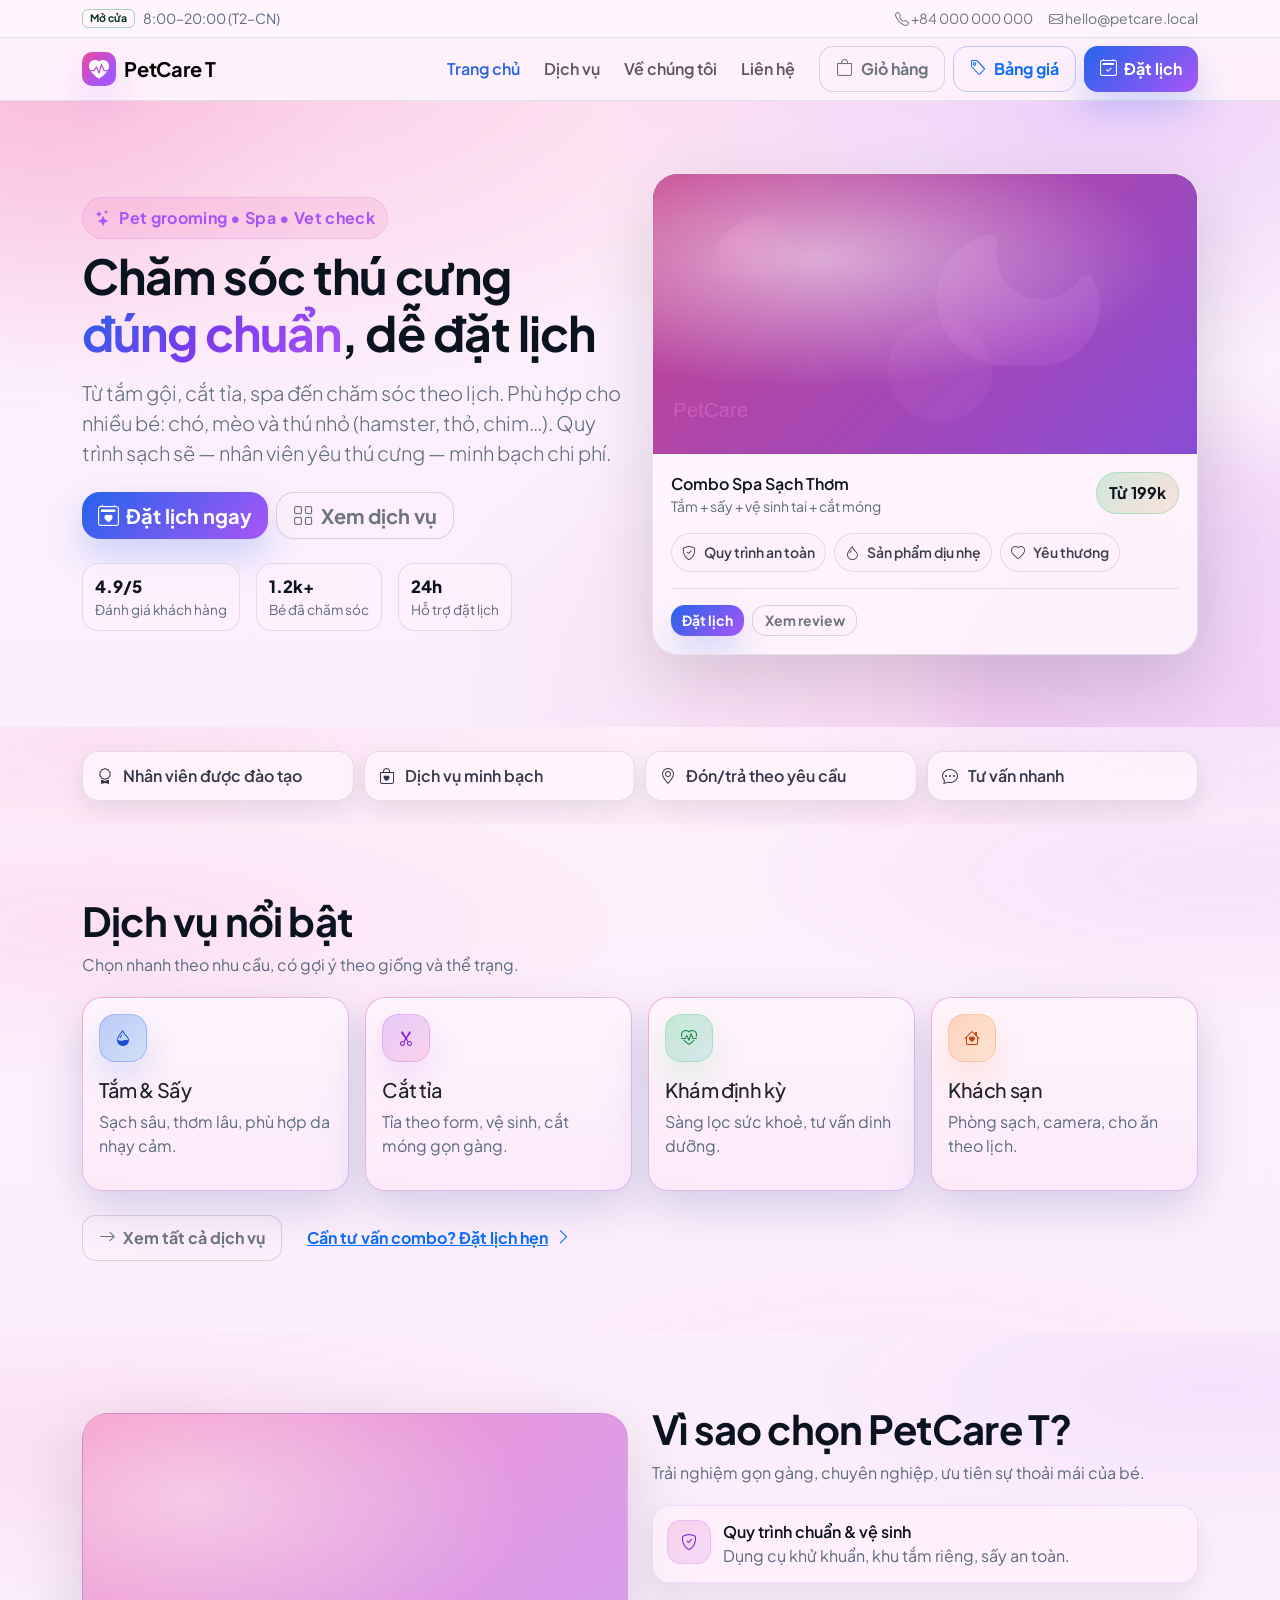
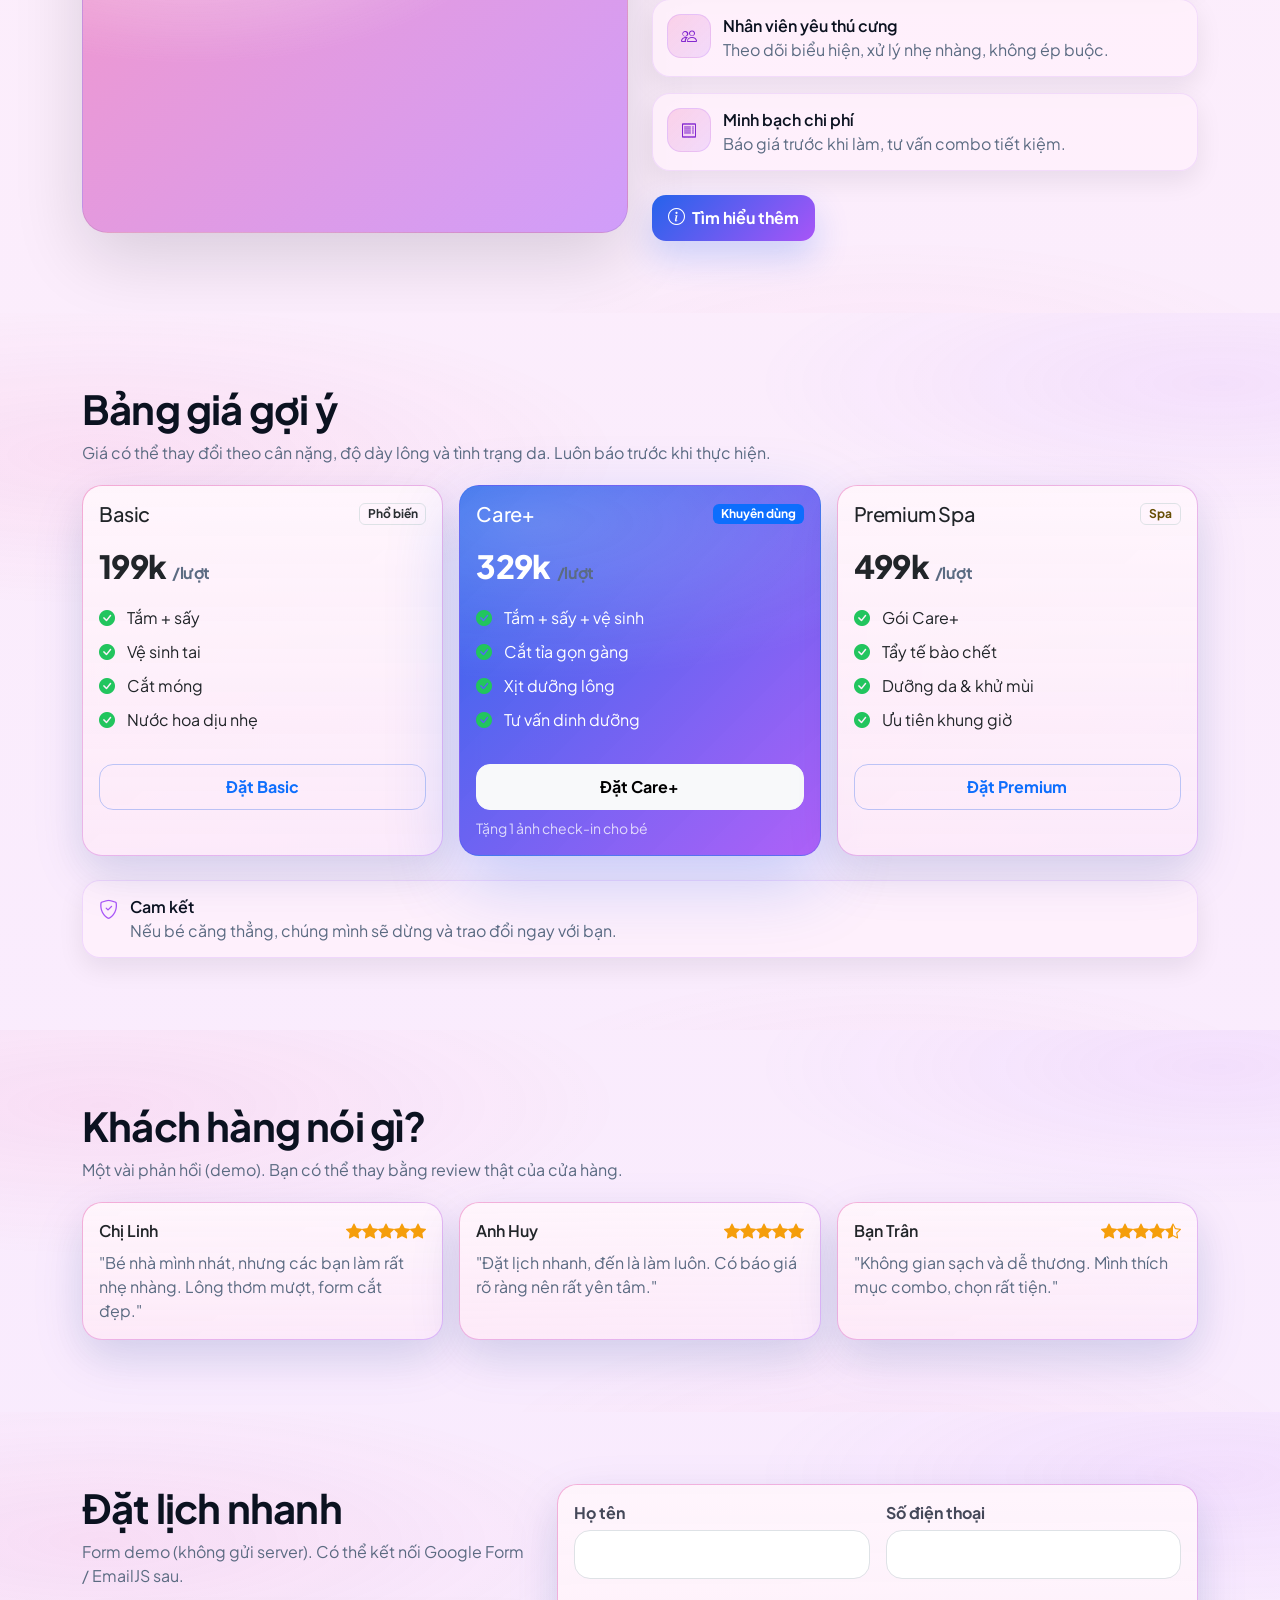
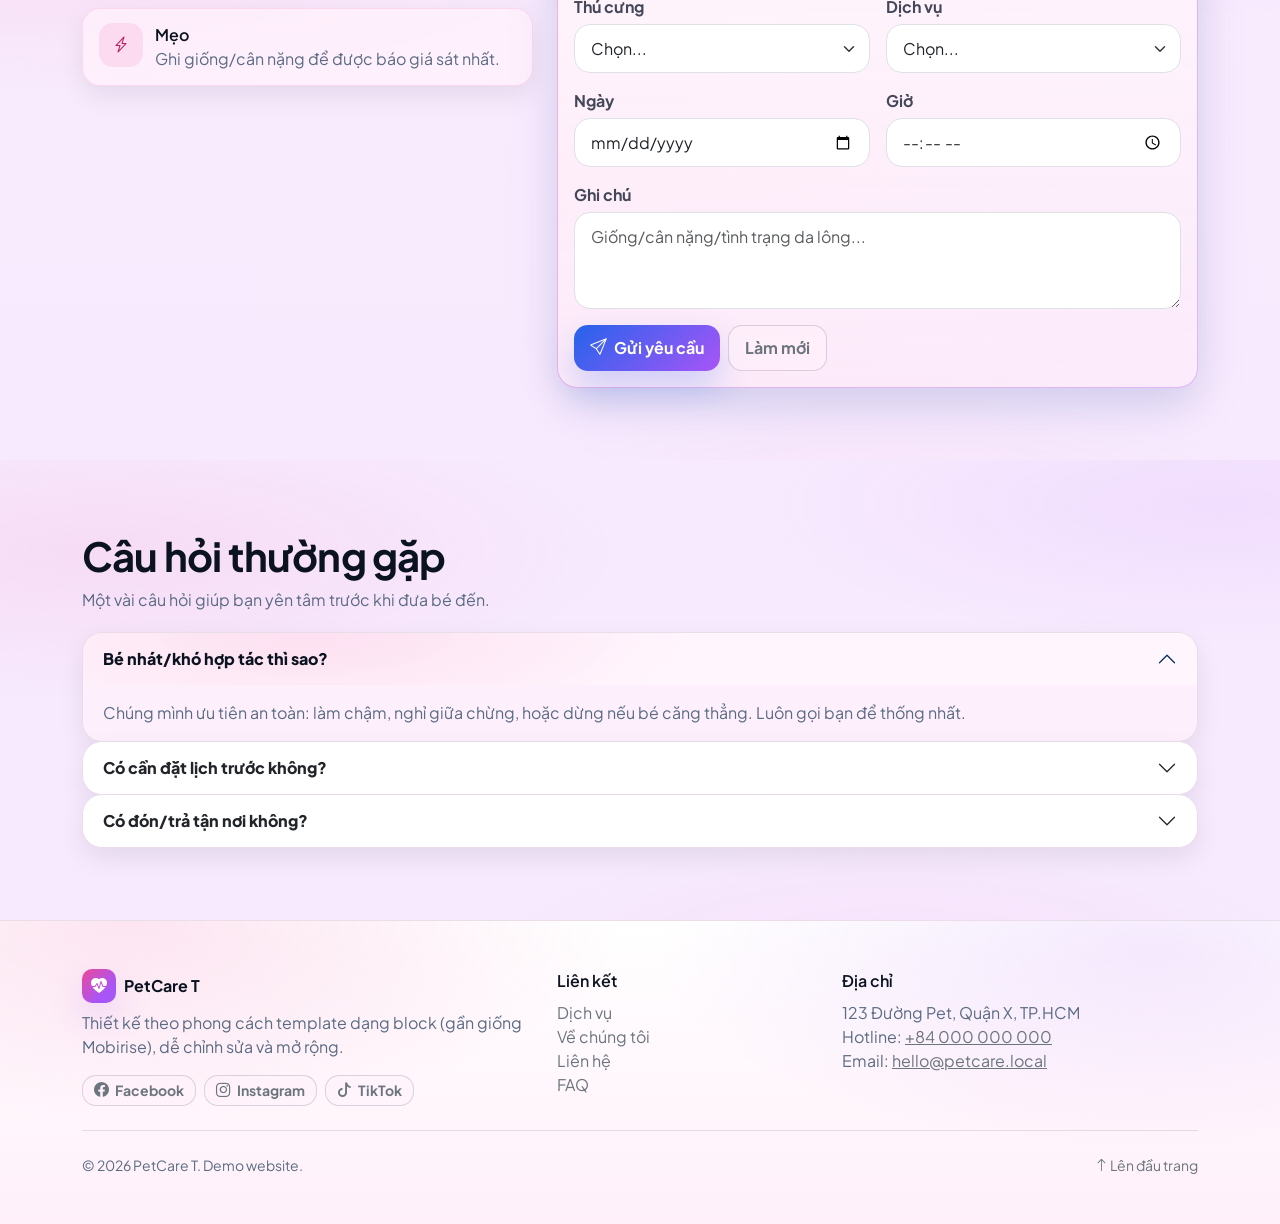
==== index.html @ 49f7b3ed "Add Lab2 site" ====
<!doctype html>
<html lang="vi">
<head>
  <meta charset="utf-8" />
  <meta name="viewport" content="width=device-width, initial-scale=1" />
  <title>PetCare T — Chăm sóc thú cưng tận tâm</title>
  <meta name="description" content="PetCare T cung cấp dịch vụ chăm sóc thú cưng: tắm - cắt tỉa - spa - khám định kỳ - khách sạn, phù hợp cho nhiều loài (chó, mèo, thú nhỏ như hamster...)." />

  <!-- Bootstrap CSS -->
  <link href="https://cdn.jsdelivr.net/npm/bootstrap@5.3.3/dist/css/bootstrap.min.css" rel="stylesheet" integrity="sha384-QWTKZyjpPEjISv5WaRU9OFeRpok6YctnYmDr5pNlyT2bRjXh0JMhjY6hW+ALEwIH" crossorigin="anonymous">
  <!-- Bootstrap Icons -->
  <link rel="stylesheet" href="https://cdn.jsdelivr.net/npm/bootstrap-icons@1.11.3/font/bootstrap-icons.min.css">

  <link rel="preconnect" href="https://fonts.googleapis.com">
  <link rel="preconnect" href="https://fonts.gstatic.com" crossorigin>
  <link href="https://fonts.googleapis.com/css2?family=Plus+Jakarta+Sans:wght@400;500;600;700&display=swap" rel="stylesheet">

  <link rel="stylesheet" href="assets/css/styles.css" />
</head>
<body id="top">
  <!-- Top notice -->
  <div class="topbar py-2 border-bottom">
    <div class="container d-flex flex-wrap gap-2 align-items-center justify-content-between">
      <div class="d-flex align-items-center gap-2 small">
        <span class="badge text-bg-success-subtle text-success-emphasis border border-success-subtle">Mở cửa</span>
        <span class="text-secondary">8:00–20:00 (T2–CN)</span>
      </div>
      <div class="d-flex align-items-center gap-3 small">
        <a class="link-secondary text-decoration-none" href="tel:+84000000000"><i class="bi bi-telephone"></i> +84 000 000 000</a>
        <a class="link-secondary text-decoration-none" href="mailto:hello@petcare.local"><i class="bi bi-envelope"></i> hello@petcare.local</a>
      </div>
    </div>
  </div>

  <!-- Navbar -->
  <nav class="navbar navbar-expand-lg bg-body sticky-top border-bottom">
    <div class="container">
      <a class="navbar-brand d-flex align-items-center gap-2" href="index.html">
        <span class="brand-mark" aria-hidden="true">
          <i class="bi bi-heart-pulse-fill"></i>
        </span>
        <span class="fw-bold">PetCare T</span>
      </a>

      <button class="navbar-toggler" type="button" data-bs-toggle="collapse" data-bs-target="#nav" aria-controls="nav" aria-expanded="false" aria-label="Mở menu">
        <span class="navbar-toggler-icon"></span>
      </button>

      <div class="collapse navbar-collapse" id="nav">
        <ul class="navbar-nav ms-auto align-items-lg-center gap-lg-2">
          <li class="nav-item"><a class="nav-link active" href="index.html">Trang chủ</a></li>
          <li class="nav-item"><a class="nav-link" href="services.html">Dịch vụ</a></li>
          <li class="nav-item"><a class="nav-link" href="about.html">Về chúng tôi</a></li>
          <li class="nav-item"><a class="nav-link" href="contact.html">Liên hệ</a></li>
        </ul>
        <div class="d-flex gap-2 ms-lg-3 mt-3 mt-lg-0">
          <a class="btn btn-outline-secondary" href="cart.html"><i class="bi bi-bag"></i> Giỏ hàng <span class="cart-badge d-none" data-cart-count>0</span></a>
          <a class="btn btn-outline-primary" href="#pricing"><i class="bi bi-tag"></i> Bảng giá</a>
          <a class="btn btn-primary" href="#booking"><i class="bi bi-calendar2-check"></i> Đặt lịch</a>
        </div>
      </div>
    </div>
  </nav>

  <!-- Hero (Mobirise-like block) -->
  <header class="block hero">
    <div class="container">
      <div class="row align-items-center g-4">
        <div class="col-lg-6">
          <p class="eyebrow mb-2"><i class="bi bi-stars"></i> Pet grooming • Spa • Vet check</p>
          <h1 class="display-5 fw-bold">Chăm sóc thú cưng <span class="text-gradient">đúng chuẩn</span>, dễ đặt lịch</h1>
          <p class="lead text-secondary mt-3">Từ tắm gội, cắt tỉa, spa đến chăm sóc theo lịch. Phù hợp cho nhiều bé: chó, mèo và thú nhỏ (hamster, thỏ, chim…). Quy trình sạch sẽ — nhân viên yêu thú cưng — minh bạch chi phí.</p>

          <div class="d-flex flex-wrap gap-2 mt-4">
            <a class="btn btn-primary btn-lg" href="#booking"><i class="bi bi-calendar2-heart"></i> Đặt lịch ngay</a>
            <a class="btn btn-outline-secondary btn-lg" href="services.html"><i class="bi bi-grid"></i> Xem dịch vụ</a>
          </div>

          <div class="d-flex flex-wrap gap-3 mt-4">
            <div class="stat">
              <div class="stat-value">4.9/5</div>
              <div class="stat-label">Đánh giá khách hàng</div>
            </div>
            <div class="stat">
              <div class="stat-value">1.2k+</div>
              <div class="stat-label">Bé đã chăm sóc</div>
            </div>
            <div class="stat">
              <div class="stat-value">24h</div>
              <div class="stat-label">Hỗ trợ đặt lịch</div>
            </div>
          </div>
        </div>

        <div class="col-lg-6">
          <div class="hero-card">
            <div class="hero-media" role="img" aria-label="Ảnh minh hoạ thú cưng đang được chăm sóc"></div>
            <div class="hero-card-body">
              <div class="d-flex align-items-start justify-content-between gap-3">
                <div>
                  <div class="fw-semibold">Combo Spa Sạch Thơm</div>
                  <div class="text-secondary small">Tắm + sấy + vệ sinh tai + cắt móng</div>
                </div>
                <div class="price-pill">Từ 199k</div>
              </div>
              <div class="d-flex flex-wrap gap-2 mt-3">
                <span class="chip"><i class="bi bi-shield-check"></i> Quy trình an toàn</span>
                <span class="chip"><i class="bi bi-droplet"></i> Sản phẩm dịu nhẹ</span>
                <span class="chip"><i class="bi bi-heart"></i> Yêu thương</span>
              </div>
              <hr class="my-3" />
              <div class="d-flex gap-2">
                <a class="btn btn-sm btn-primary" href="#booking">Đặt lịch</a>
                <a class="btn btn-sm btn-outline-secondary" href="#testimonials">Xem review</a>
              </div>
            </div>
          </div>
        </div>
      </div>
    </div>
  </header>

  <!-- Trust -->
  <section class="block py-4">
    <div class="container">
      <div class="trustbar">
        <div class="trust-item"><i class="bi bi-award"></i> Nhân viên được đào tạo</div>
        <div class="trust-item"><i class="bi bi-bag-heart"></i> Dịch vụ minh bạch</div>
        <div class="trust-item"><i class="bi bi-geo-alt"></i> Đón/trả theo yêu cầu</div>
        <div class="trust-item"><i class="bi bi-chat-dots"></i> Tư vấn nhanh</div>
      </div>
    </div>
  </section>

  <!-- Services -->
  <section class="block" id="services">
    <div class="container">
      <div class="section-head">
        <h2 class="h1 fw-bold">Dịch vụ nổi bật</h2>
        <p class="text-secondary">Chọn nhanh theo nhu cầu, có gợi ý theo giống và thể trạng.</p>
      </div>

      <div class="row g-3">
        <div class="col-md-6 col-lg-3">
          <div class="card card-soft h-100">
            <div class="card-body">
              <div class="icon-bubble bubble-blue"><i class="bi bi-droplet-half"></i></div>
              <h3 class="h5 mt-3">Tắm & Sấy</h3>
              <p class="text-secondary">Sạch sâu, thơm lâu, phù hợp da nhạy cảm.</p>
              <a class="stretched-link" href="services.html#bath"> </a>
            </div>
          </div>
        </div>
        <div class="col-md-6 col-lg-3">
          <div class="card card-soft h-100">
            <div class="card-body">
              <div class="icon-bubble bubble-purple"><i class="bi bi-scissors"></i></div>
              <h3 class="h5 mt-3">Cắt tỉa</h3>
              <p class="text-secondary">Tỉa theo form, vệ sinh, cắt móng gọn gàng.</p>
              <a class="stretched-link" href="services.html#trim"> </a>
            </div>
          </div>
        </div>
        <div class="col-md-6 col-lg-3">
          <div class="card card-soft h-100">
            <div class="card-body">
              <div class="icon-bubble bubble-green"><i class="bi bi-heart-pulse"></i></div>
              <h3 class="h5 mt-3">Khám định kỳ</h3>
              <p class="text-secondary">Sàng lọc sức khoẻ, tư vấn dinh dưỡng.</p>
              <a class="stretched-link" href="services.html#vet"> </a>
            </div>
          </div>
        </div>
        <div class="col-md-6 col-lg-3">
          <div class="card card-soft h-100">
            <div class="card-body">
              <div class="icon-bubble bubble-orange"><i class="bi bi-house-heart"></i></div>
              <h3 class="h5 mt-3">Khách sạn</h3>
              <p class="text-secondary">Phòng sạch, camera, cho ăn theo lịch.</p>
              <a class="stretched-link" href="services.html#hotel"> </a>
            </div>
          </div>
        </div>
      </div>

      <div class="mt-4 d-flex flex-wrap gap-2">
        <a class="btn btn-outline-secondary" href="services.html"><i class="bi bi-arrow-right"></i> Xem tất cả dịch vụ</a>
        <a class="btn btn-link" href="#booking">Cần tư vấn combo? Đặt lịch hẹn <i class="bi bi-chevron-right"></i></a>
      </div>
    </div>
  </section>

  <!-- Why -->
  <section class="block" id="why">
    <div class="container">
      <div class="row g-4 align-items-center">
        <div class="col-lg-6">
          <div class="media-panel" role="img" aria-label="Không gian chăm sóc thú cưng"></div>
        </div>
        <div class="col-lg-6">
          <div class="section-head">
            <h2 class="h1 fw-bold">Vì sao chọn PetCare T?</h2>
            <p class="text-secondary">Trải nghiệm gọn gàng, chuyên nghiệp, ưu tiên sự thoải mái của bé.</p>
          </div>

          <div class="d-grid gap-3">
            <div class="feature">
              <div class="feature-icon"><i class="bi bi-shield-check"></i></div>
              <div>
                <div class="fw-semibold">Quy trình chuẩn & vệ sinh</div>
                <div class="text-secondary">Dụng cụ khử khuẩn, khu tắm riêng, sấy an toàn.</div>
              </div>
            </div>
            <div class="feature">
              <div class="feature-icon"><i class="bi bi-people"></i></div>
              <div>
                <div class="fw-semibold">Nhân viên yêu thú cưng</div>
                <div class="text-secondary">Theo dõi biểu hiện, xử lý nhẹ nhàng, không ép buộc.</div>
              </div>
            </div>
            <div class="feature">
              <div class="feature-icon"><i class="bi bi-receipt"></i></div>
              <div>
                <div class="fw-semibold">Minh bạch chi phí</div>
                <div class="text-secondary">Báo giá trước khi làm, tư vấn combo tiết kiệm.</div>
              </div>
            </div>
          </div>

          <div class="mt-4">
            <a class="btn btn-primary" href="about.html"><i class="bi bi-info-circle"></i> Tìm hiểu thêm</a>
          </div>
        </div>
      </div>
    </div>
  </section>

  <!-- Pricing -->
  <section class="block" id="pricing">
    <div class="container">
      <div class="section-head">
        <h2 class="h1 fw-bold">Bảng giá gợi ý</h2>
        <p class="text-secondary">Giá có thể thay đổi theo cân nặng, độ dày lông và tình trạng da. Luôn báo trước khi thực hiện.</p>
      </div>

      <div class="row g-3">
        <div class="col-lg-4">
          <div class="card card-soft h-100">
            <div class="card-body">
              <div class="d-flex align-items-center justify-content-between">
                <h3 class="h5 mb-0">Basic</h3>
                <span class="badge text-bg-secondary-subtle text-secondary-emphasis border">Phổ biến</span>
              </div>
              <div class="price mt-3">199k<span class="price-unit">/lượt</span></div>
              <ul class="list-check mt-3">
                <li>Tắm + sấy</li>
                <li>Vệ sinh tai</li>
                <li>Cắt móng</li>
                <li>Nước hoa dịu nhẹ</li>
              </ul>
              <a class="btn btn-outline-primary w-100 mt-3" href="#booking">Đặt Basic</a>
            </div>
          </div>
        </div>
        <div class="col-lg-4">
          <div class="card card-emphasis h-100">
            <div class="card-body">
              <div class="d-flex align-items-center justify-content-between">
                <h3 class="h5 mb-0">Care+</h3>
                <span class="badge text-bg-primary">Khuyên dùng</span>
              </div>
              <div class="price mt-3">329k<span class="price-unit">/lượt</span></div>
              <ul class="list-check mt-3">
                <li>Tắm + sấy + vệ sinh</li>
                <li>Cắt tỉa gọn gàng</li>
                <li>Xịt dưỡng lông</li>
                <li>Tư vấn dinh dưỡng</li>
              </ul>
              <a class="btn btn-light w-100 mt-3" href="#booking">Đặt Care+</a>
              <p class="small opacity-75 mt-2 mb-0">Tặng 1 ảnh check-in cho bé</p>
            </div>
          </div>
        </div>
        <div class="col-lg-4">
          <div class="card card-soft h-100">
            <div class="card-body">
              <div class="d-flex align-items-center justify-content-between">
                <h3 class="h5 mb-0">Premium Spa</h3>
                <span class="badge text-bg-warning-subtle text-warning-emphasis border">Spa</span>
              </div>
              <div class="price mt-3">499k<span class="price-unit">/lượt</span></div>
              <ul class="list-check mt-3">
                <li>Gói Care+</li>
                <li>Tẩy tế bào chết</li>
                <li>Dưỡng da & khử mùi</li>
                <li>Ưu tiên khung giờ</li>
              </ul>
              <a class="btn btn-outline-primary w-100 mt-3" href="#booking">Đặt Premium</a>
            </div>
          </div>
        </div>
      </div>

      <div class="note mt-4">
        <i class="bi bi-shield-check"></i>
        <div>
          <div class="fw-semibold">Cam kết</div>
          <div class="text-secondary">Nếu bé căng thẳng, chúng mình sẽ dừng và trao đổi ngay với bạn.</div>
        </div>
      </div>
    </div>
  </section>

  <!-- Testimonials -->
  <section class="block" id="testimonials">
    <div class="container">
      <div class="section-head">
        <h2 class="h1 fw-bold">Khách hàng nói gì?</h2>
        <p class="text-secondary">Một vài phản hồi (demo). Bạn có thể thay bằng review thật của cửa hàng.</p>
      </div>

      <div class="row g-3">
        <div class="col-md-6 col-lg-4">
          <div class="card card-soft h-100">
            <div class="card-body">
              <div class="d-flex align-items-center justify-content-between">
                <div class="fw-semibold">Chị Linh</div>
                <div class="rating" aria-label="5 sao">
                  <i class="bi bi-star-fill"></i><i class="bi bi-star-fill"></i><i class="bi bi-star-fill"></i><i class="bi bi-star-fill"></i><i class="bi bi-star-fill"></i>
                </div>
              </div>
              <p class="text-secondary mt-2 mb-0">"Bé nhà mình nhát, nhưng các bạn làm rất nhẹ nhàng. Lông thơm mượt, form cắt đẹp."</p>
            </div>
          </div>
        </div>
        <div class="col-md-6 col-lg-4">
          <div class="card card-soft h-100">
            <div class="card-body">
              <div class="d-flex align-items-center justify-content-between">
                <div class="fw-semibold">Anh Huy</div>
                <div class="rating" aria-label="5 sao">
                  <i class="bi bi-star-fill"></i><i class="bi bi-star-fill"></i><i class="bi bi-star-fill"></i><i class="bi bi-star-fill"></i><i class="bi bi-star-fill"></i>
                </div>
              </div>
              <p class="text-secondary mt-2 mb-0">"Đặt lịch nhanh, đến là làm luôn. Có báo giá rõ ràng nên rất yên tâm."</p>
            </div>
          </div>
        </div>
        <div class="col-md-6 col-lg-4">
          <div class="card card-soft h-100">
            <div class="card-body">
              <div class="d-flex align-items-center justify-content-between">
                <div class="fw-semibold">Bạn Trân</div>
                <div class="rating" aria-label="4.5 sao">
                  <i class="bi bi-star-fill"></i><i class="bi bi-star-fill"></i><i class="bi bi-star-fill"></i><i class="bi bi-star-fill"></i><i class="bi bi-star-half"></i>
                </div>
              </div>
              <p class="text-secondary mt-2 mb-0">"Không gian sạch và dễ thương. Mình thích mục combo, chọn rất tiện."</p>
            </div>
          </div>
        </div>
      </div>
    </div>
  </section>

  <!-- Booking -->
  <section class="block" id="booking">
    <div class="container">
      <div class="row g-4 align-items-start">
        <div class="col-lg-5">
          <div class="section-head">
            <h2 class="h1 fw-bold">Đặt lịch nhanh</h2>
            <p class="text-secondary">Form demo (không gửi server). Có thể kết nối Google Form / EmailJS sau.</p>
          </div>

          <div class="callout">
            <div class="callout-icon"><i class="bi bi-lightning-charge"></i></div>
            <div>
              <div class="fw-semibold">Mẹo</div>
              <div class="text-secondary">Ghi giống/cân nặng để được báo giá sát nhất.</div>
            </div>
          </div>
        </div>

        <div class="col-lg-7">
          <div class="card card-soft">
            <div class="card-body">
              <form class="needs-validation" novalidate id="bookingForm">
                <div class="row g-3">
                  <div class="col-md-6">
                    <label class="form-label" for="fullName">Họ tên</label>
                    <input class="form-control" id="fullName" name="fullName" autocomplete="name" required />
                    <div class="invalid-feedback">Vui lòng nhập họ tên.</div>
                  </div>
                  <div class="col-md-6">
                    <label class="form-label" for="phone">Số điện thoại</label>
                    <input class="form-control" id="phone" name="phone" inputmode="tel" autocomplete="tel" required />
                    <div class="invalid-feedback">Vui lòng nhập số điện thoại.</div>
                  </div>
                  <div class="col-md-6">
                    <label class="form-label" for="petType">Thú cưng</label>
                    <select class="form-select" id="petType" name="petType" required>
                      <option value="" selected disabled>Chọn...</option>
                      <option>Chó</option>
                      <option>Mèo</option>
                      <option>Hamster</option>
                      <option>Thỏ</option>
                      <option>Chim</option>
                      <option>Cá</option>
                      <option>Rái cá (thú cưng đặc biệt)</option>
                      <option>Khác</option>
                      <option>Khác</option>
                    </select>
                    <div class="invalid-feedback">Vui lòng chọn loại thú cưng.</div>
                  </div>
                  <div class="col-md-6">
                    <label class="form-label" for="service">Dịch vụ</label>
                    <select class="form-select" id="service" name="service" required>
                      <option value="" selected disabled>Chọn...</option>
                      <option>Basic</option>
                      <option>Care+</option>
                      <option>Premium Spa</option>
                      <option>Khách sạn</option>
                    </select>
                    <div class="invalid-feedback">Vui lòng chọn dịch vụ.</div>
                  </div>
                  <div class="col-md-6">
                    <label class="form-label" for="date">Ngày</label>
                    <input type="date" class="form-control" id="date" name="date" required />
                    <div class="invalid-feedback">Vui lòng chọn ngày.</div>
                  </div>
                  <div class="col-md-6">
                    <label class="form-label" for="time">Giờ</label>
                    <input type="time" class="form-control" id="time" name="time" required />
                    <div class="invalid-feedback">Vui lòng chọn giờ.</div>
                  </div>
                  <div class="col-12">
                    <label class="form-label" for="note">Ghi chú</label>
                    <textarea class="form-control" id="note" name="note" rows="3" placeholder="Giống/cân nặng/tình trạng da lông..."></textarea>
                  </div>
                </div>

                <div class="d-flex flex-wrap gap-2 mt-3">
                  <button class="btn btn-primary" type="submit"><i class="bi bi-send"></i> Gửi yêu cầu</button>
                  <button class="btn btn-outline-secondary" type="reset">Làm mới</button>
                </div>

                <div class="alert alert-success mt-3 d-none" role="status" id="bookingSuccess">
                  Đã nhận yêu cầu (demo). Bạn có thể thay bằng gửi về server/Google Form.
                </div>
              </form>
            </div>
          </div>
        </div>

      </div>
    </div>
  </section>

  <!-- FAQ -->
  <section class="block" id="faq">
    <div class="container">
      <div class="section-head">
        <h2 class="h1 fw-bold">Câu hỏi thường gặp</h2>
        <p class="text-secondary">Một vài câu hỏi giúp bạn yên tâm trước khi đưa bé đến.</p>
      </div>

      <div class="accordion" id="faqAcc">
        <div class="accordion-item">
          <h3 class="accordion-header">
            <button class="accordion-button" type="button" data-bs-toggle="collapse" data-bs-target="#q1" aria-expanded="true" aria-controls="q1">Bé nhát/khó hợp tác thì sao?</button>
          </h3>
          <div id="q1" class="accordion-collapse collapse show" data-bs-parent="#faqAcc">
            <div class="accordion-body text-secondary">Chúng mình ưu tiên an toàn: làm chậm, nghỉ giữa chừng, hoặc dừng nếu bé căng thẳng. Luôn gọi bạn để thống nhất.</div>
          </div>
        </div>
        <div class="accordion-item">
          <h3 class="accordion-header">
            <button class="accordion-button collapsed" type="button" data-bs-toggle="collapse" data-bs-target="#q2" aria-expanded="false" aria-controls="q2">Có cần đặt lịch trước không?</button>
          </h3>
          <div id="q2" class="accordion-collapse collapse" data-bs-parent="#faqAcc">
            <div class="accordion-body text-secondary">Nên đặt lịch để được ưu tiên khung giờ. Bạn có thể gọi trực tiếp hoặc dùng form đặt lịch.</div>
          </div>
        </div>
        <div class="accordion-item">
          <h3 class="accordion-header">
            <button class="accordion-button collapsed" type="button" data-bs-toggle="collapse" data-bs-target="#q3" aria-expanded="false" aria-controls="q3">Có đón/trả tận nơi không?</button>
          </h3>
          <div id="q3" class="accordion-collapse collapse" data-bs-parent="#faqAcc">
            <div class="accordion-body text-secondary">Có (tuỳ khu vực). Phí sẽ được báo trước theo khoảng cách.</div>
          </div>
        </div>
      </div>
    </div>
  </section>

  <!-- Footer -->
  <footer class="footer">
    <div class="container">
      <div class="row g-4">
        <div class="col-lg-5">
          <div class="d-flex align-items-center gap-2">
            <span class="brand-mark" aria-hidden="true"><i class="bi bi-heart-pulse-fill"></i></span>
            <span class="fw-bold">PetCare T</span>
          </div>
          <p class="text-secondary mt-2 mb-3">Thiết kế theo phong cách template dạng block (gần giống Mobirise), dễ chỉnh sửa và mở rộng.</p>
          <div class="d-flex flex-wrap gap-2">
            <a class="btn btn-sm btn-outline-secondary" href="https://facebook.com" target="_blank" rel="noreferrer"><i class="bi bi-facebook"></i> Facebook</a>
            <a class="btn btn-sm btn-outline-secondary" href="https://instagram.com" target="_blank" rel="noreferrer"><i class="bi bi-instagram"></i> Instagram</a>
            <a class="btn btn-sm btn-outline-secondary" href="https://tiktok.com" target="_blank" rel="noreferrer"><i class="bi bi-tiktok"></i> TikTok</a>
          </div>
        </div>

        <div class="col-6 col-lg-3">
          <div class="fw-semibold">Liên kết</div>
          <ul class="list-unstyled mt-2 mb-0">
            <li><a class="link-secondary text-decoration-none" href="services.html">Dịch vụ</a></li>
            <li><a class="link-secondary text-decoration-none" href="about.html">Về chúng tôi</a></li>
            <li><a class="link-secondary text-decoration-none" href="contact.html">Liên hệ</a></li>
            <li><a class="link-secondary text-decoration-none" href="#faq">FAQ</a></li>
          </ul>
        </div>

        <div class="col-6 col-lg-4">
          <div class="fw-semibold">Địa chỉ</div>
          <div class="text-secondary mt-2">123 Đường Pet, Quận X, TP.HCM</div>
          <div class="text-secondary">Hotline: <a class="link-secondary" href="tel:+84000000000">+84 000 000 000</a></div>
          <div class="text-secondary">Email: <a class="link-secondary" href="mailto:hello@petcare.local">hello@petcare.local</a></div>
        </div>
      </div>

      <hr class="my-4" />
      <div class="d-flex flex-wrap gap-2 justify-content-between align-items-center">
        <div class="small text-secondary">© <span id="year"></span> PetCare T. Demo website.</div>
        <a class="small link-secondary text-decoration-none" href="#top" id="backToTop"><i class="bi bi-arrow-up"></i> Lên đầu trang</a>
      </div>
    </div>
  </footer>

  <!-- Bootstrap JS -->
  <script src="https://cdn.jsdelivr.net/npm/bootstrap@5.3.3/dist/js/bootstrap.bundle.min.js" integrity="sha384-YvpcrYf0tY3lHB60NNkmXc5s9fDVZLESaAA55NDzOxhy9GkcIdslK1eN7N6jIeHz" crossorigin="anonymous"></script>
  <script src="assets/js/data.js"></script>
  <script src="assets/js/shop.js"></script>
  <script src="assets/js/main.js"></script>
</body>
</html>
---- assets/css/styles.css ----
/*
  PetCare T UI Theme
  Goal: more vibrant + modern while staying Bootstrap-friendly.
*/

:root{
  --pc-font: "Plus Jakarta Sans", system-ui, -apple-system, Segoe UI, Roboto, Arial, sans-serif;
  /* Use a single, stable font stack (avoid heading font loading issues) */
  --pc-heading-font: var(--pc-font);

  --pc-text: #0b1220;
  --pc-muted: #5b6b82;

  --pc-primary: #2563eb;
  --pc-primary-strong: #1d4ed8;
  --pc-primary-2: #7c3aed;
  --pc-success: #22c55e;
  --pc-accent: #a855f7;
  --pc-warm: #f97316;

  --pc-pink: #ec4899;
  --pc-lavender: #a855f7;

  /* Pastel page palette (pink + purple) */
  --pc-bg: #f6e9ff;
  --pc-surface: rgba(255, 241, 251, .78);
  --pc-surface-2: rgba(255, 246, 253, .92);
  --pc-border: rgba(2, 6, 23, .08);

  --pc-shadow-sm: 0 10px 26px rgba(2, 6, 23, .08);
  --pc-shadow: 0 24px 70px rgba(2, 6, 23, .14);
  --pc-shadow-lg: 0 40px 110px rgba(2, 6, 23, .18);

  --pc-radius-lg: 26px;
  --pc-radius-md: 20px;
  --pc-radius-sm: 16px;
}

html, body{
  font-family: var(--pc-font);
}

body{
  color: var(--pc-text);
  background:
    radial-gradient(1200px 640px at 12% -12%, rgba(236, 72, 153, .30), transparent 60%),
    radial-gradient(950px 520px at 92% 8%, rgba(168, 85, 247, .28), transparent 60%),
    radial-gradient(900px 560px at 70% 105%, rgba(236, 72, 153, .16), transparent 58%),
    linear-gradient(180deg, #fff0fa 0%, var(--pc-bg) 100%);
}

/* Make Bootstrap's secondary text a touch richer */
.text-secondary{
  color: var(--pc-muted) !important;
}

h1, h2, h3,
.display-4, .display-5, .display-6{
  font-family: var(--pc-heading-font);
  letter-spacing: -0.02em;
}

p.lead{
  color: rgba(15, 23, 42, .78);
}

::selection{
  background: rgba(236, 72, 153, .22);
}

/* Topbar */
.topbar{
  background: var(--pc-surface-2);
}

.brand-mark{
  width: 34px;
  height: 34px;
  border-radius: 10px;
  display: inline-flex;
  align-items: center;
  justify-content: center;
  color: white;
  background: linear-gradient(135deg, var(--pc-pink) 0%, var(--pc-accent) 70%);
  box-shadow: 0 16px 34px rgba(168, 85, 247, .18);
}

.navbar-brand .fw-bold{
  font-family: var(--pc-heading-font);
  letter-spacing: -0.01em;
}

.navbar .nav-link{
  font-weight: 600;
}

.navbar .nav-link.active{
  color: var(--pc-primary) !important;
}

/* Glassy nav */
.navbar{
  background: var(--pc-surface) !important;
  backdrop-filter: blur(14px);
}

/* Buttons: more depth */
.btn{
  border-radius: 14px;
  font-weight: 700;
  padding: .7rem 1rem;
  min-height: 46px;
  display: inline-flex;
  align-items: center;
  justify-content: center;
  gap: .45rem;
  line-height: 1.15;
  transition: transform .15s ease, box-shadow .15s ease, background-color .15s ease, border-color .15s ease;
}

.btn-lg{
  border-radius: 18px;
}

/* Icons inside buttons can look "lệch" between <a> and <button> without this */
.btn .bi,
.btn i{
  line-height: 1;
  display: inline-block;
}

.btn .bi{
  font-size: 1.05em;
  margin-top: -1px;
}

/* Lock icons into a fixed box to avoid per-glyph centering differences */
.btn-icon{
  width: 1.25em;
  height: 1.25em;
  display: inline-flex;
  align-items: center;
  justify-content: center;
  flex: 0 0 auto;
}

.btn-icon .bi{
  margin-top: 0;
}

/* Product cards: keep CTAs aligned across the grid */
.product-card{
  display: flex;
  flex-direction: column;
}

.product-thumb{
  height: 168px;
  border-radius: 18px;
  border: 1px solid var(--pc-border);
  overflow: hidden;
  background:
    radial-gradient(520px 240px at 30% 25%, rgba(255,255,255,.55), transparent 55%),
    linear-gradient(135deg, rgba(236, 72, 153, .55), rgba(168, 85, 247, .45));
}

.product-thumb img{
  width: 100%;
  height: 100%;
  object-fit: cover;
  display: block;
}

.card{
  border-radius: var(--pc-radius-md);
}

.product-card .card-body{
  display: flex;
  flex-direction: column;
  flex: 1 1 auto;
}

.product-card .product-cta{
  margin-top: auto !important;
  padding-top: 1rem;
}

.btn-sm{
  min-height: auto;
  padding: .4rem .7rem;
  gap: .35rem;
}

.btn:active{
  transform: translateY(1px);
}

.btn-primary{
  border: none;
  background: linear-gradient(135deg, var(--pc-primary) 0%, var(--pc-accent) 100%);
  box-shadow: 0 16px 34px rgba(37, 99, 235, .22);
}

.btn-primary:hover{
  background: linear-gradient(135deg, var(--pc-primary-strong) 0%, var(--pc-accent) 100%);
  box-shadow: 0 22px 50px rgba(37, 99, 235, .26);
  transform: translateY(-1px);
}

.btn-outline-primary{
  border-color: rgba(37, 99, 235, .30);
  background: transparent;
}

.btn-outline-primary:hover{
  background: rgba(37, 99, 235, .08);
  border-color: rgba(37, 99, 235, .40);
  transform: translateY(-1px);
}

.btn-outline-secondary{
  border-color: rgba(2, 6, 23, .14);
  background: rgba(255, 241, 251, .55);
}

.btn-outline-secondary:hover{
  background: rgba(2, 6, 23, .04);
  border-color: rgba(2, 6, 23, .18);
  transform: translateY(-1px);
}

.btn-link{
  font-weight: 700;
}

/* Blocks (Mobirise-like) */
.block{
  padding: 72px 0;
}

@media (max-width: 575.98px){
  .block{ padding: 56px 0; }
}

.section-head{
  margin-bottom: 20px;
}

.eyebrow{
  display: inline-flex;
  gap: 8px;
  align-items: center;
  font-weight: 700;
  letter-spacing: .02em;
  color: rgba(168, 85, 247, 1);
  background: rgba(236, 72, 153, .10);
  border: 1px solid rgba(168, 85, 247, .16);
  padding: 8px 12px;
  border-radius: 999px;
}

.text-gradient{
  background: linear-gradient(135deg, var(--pc-primary), var(--pc-primary-2), var(--pc-accent));
  -webkit-background-clip: text;
  background-clip: text;
  color: transparent;
}

/* Hero */
.hero{
  position: relative;
  overflow: clip;
  background:
    radial-gradient(1200px 600px at 18% -10%, rgba(236, 72, 153, .22), transparent 60%),
    radial-gradient(900px 500px at 86% 0%, rgba(168, 85, 247, .22), transparent 55%),
    radial-gradient(900px 600px at 70% 95%, rgba(236, 72, 153, .14), transparent 55%),
    linear-gradient(180deg, #fff0fa, #f9efff);
}

.hero::before,
.hero::after{
  content: "";
  position: absolute;
  width: 520px;
  height: 520px;
  border-radius: 999px;
  filter: blur(40px);
  opacity: .22;
  pointer-events: none;
}

.hero::before{
  left: -140px;
  top: -180px;
  background: radial-gradient(circle at 30% 30%, rgba(236,72,153,.85), transparent 60%);
}

.hero::after{
  right: -180px;
  bottom: -220px;
  background: radial-gradient(circle at 30% 30%, rgba(168,85,247,.70), rgba(236,72,153,.55));
}

.hero > .container{
  position: relative;
  z-index: 1;
}

.hero-card{
  border-radius: var(--pc-radius-lg);
  overflow: hidden;
  box-shadow: var(--pc-shadow);
  border: 1px solid var(--pc-border);
  background: rgba(255, 246, 253, .88);
  backdrop-filter: blur(10px);
  transform: translateZ(0);
  transition: transform .18s ease, box-shadow .18s ease;
}

.hero-card:hover{
  transform: translateY(-3px);
  box-shadow: var(--pc-shadow-lg);
}

.hero-media{
  height: 280px;
  background:
    radial-gradient(700px 260px at 30% 30%, rgba(255,255,255,.55), transparent 50%),
    linear-gradient(135deg, rgba(236,72,153,.82), rgba(168,85,247,.78)),
    url("data:image/svg+xml,%3Csvg xmlns='http://www.w3.org/2000/svg' width='1200' height='600'%3E%3Cdefs%3E%3CradialGradient id='g' cx='30%25' cy='20%25' r='80%25'%3E%3Cstop offset='0%25' stop-color='%23ffffff' stop-opacity='.35'/%3E%3Cstop offset='60%25' stop-color='%23ffffff' stop-opacity='0'/%3E%3C/radialGradient%3E%3C/defs%3E%3Crect width='1200' height='600' fill='%231a2b5b'/%3E%3Ccircle cx='260' cy='210' r='120' fill='url(%23g)'/%3E%3Cpath d='M770 410c-80 0-145-62-145-140 0-54 29-102 74-126 12-7 25-12 38-15 10-2 19 7 18 17-1 9-2 18-2 27 0 53 43 96 97 96 36 0 67-19 83-47 5-9 18-10 24-1 11 17 18 38 18 61 0 70-56 128-125 128z' fill='%23ffffff' opacity='.22'/%3E%3Cpath d='M520 420c0 60 50 110 112 110h0c62 0 112-50 112-110v0c0-60-50-110-112-110h0c-62 0-112 50-112 110z' fill='%23ffffff' opacity='.12'/%3E%3Ctext x='60' y='520' font-family='Arial' font-size='44' fill='%23ffffff' opacity='.55'%3EPetCare%3C/text%3E%3C/svg%3E");
  background-size: cover;
  background-position: center;
}

.hero-card-body{
  padding: 18px;
}

.price-pill{
  padding: 8px 12px;
  border-radius: 999px;
  font-weight: 700;
  color: #0b1220;
  background: linear-gradient(135deg, rgba(34, 197, 94, .22), rgba(249, 115, 22, .14));
  border: 1px solid rgba(34,197,94,.28);
}

.chip{
  display: inline-flex;
  gap: 8px;
  align-items: center;
  padding: 8px 10px;
  border-radius: 999px;
  font-weight: 600;
  font-size: .875rem;
  color: rgba(15, 23, 42, .82);
  background: rgba(255, 241, 251, .70);
  border: 1px solid rgba(2, 6, 23, .10);
}

.stat{
  padding: 10px 12px;
  border-radius: 16px;
  background: rgba(255, 241, 251, .70);
  border: 1px solid rgba(2, 6, 23, .10);
}

.stat-value{ font-weight: 800; font-size: 1.05rem; }
.stat-label{ font-size: .85rem; color: var(--pc-muted); }

/* Trustbar */
.trustbar{
  display: grid;
  gap: 10px;
  grid-template-columns: repeat(4, minmax(0, 1fr));
}

.trust-item{
  padding: 12px 14px;
  border-radius: 16px;
  background: rgba(255, 246, 253, .78);
  border: 1px solid rgba(2, 6, 23, .10);
  box-shadow: var(--pc-shadow-sm);
  font-weight: 600;
  color: rgba(15, 23, 42, .85);
  display: inline-flex;
  align-items: center;
  gap: 10px;
  transition: transform .16s ease, box-shadow .16s ease;
}

.trust-item:hover{
  transform: translateY(-2px);
  box-shadow: var(--pc-shadow);
}

@media (max-width: 991.98px){
  .trustbar{ grid-template-columns: repeat(2, minmax(0, 1fr)); }
}

@media (max-width: 575.98px){
  .trustbar{ grid-template-columns: 1fr; }
}

/* Cards */
.service-tile{
  border-radius: var(--pc-radius-md);
  border: 1px solid rgba(168, 85, 247, .18);
  background:
    radial-gradient(900px 320px at 12% 12%, rgba(236, 72, 153, .18), transparent 60%),
    radial-gradient(900px 320px at 92% 0%, rgba(168, 85, 247, .18), transparent 60%),
    linear-gradient(180deg, rgba(255, 255, 255, .82), rgba(255, 246, 253, .78));
  box-shadow: 0 18px 44px rgba(168, 85, 247, .08);
  backdrop-filter: blur(10px);
  transition: transform .16s ease, box-shadow .16s ease;
}

.service-tile:hover{
  transform: translateY(-3px);
  box-shadow: 0 26px 70px rgba(168, 85, 247, .12);
}

.card-soft{
  border-radius: var(--pc-radius-md);
  border: 1px solid transparent;
  background:
    linear-gradient(180deg, rgba(255, 246, 253, .98), rgba(255, 241, 251, .88)) padding-box,
    linear-gradient(135deg, rgba(236, 72, 153, .36), rgba(168, 85, 247, .34)) border-box;
  box-shadow:
    0 16px 40px rgba(2, 6, 23, .08),
    0 18px 54px rgba(37, 99, 235, .10);
  backdrop-filter: blur(10px);
  transition: transform .16s ease, box-shadow .16s ease, border-color .16s ease;
}

.card-soft{ position: relative; }

.card-soft:hover{
  transform: translateY(-4px);
  box-shadow:
    0 26px 70px rgba(2, 6, 23, .12),
    0 22px 66px rgba(124, 58, 237, .14);
}

.card-emphasis{
  border-radius: var(--pc-radius-md);
  border: 1px solid rgba(37, 99, 235, .25);
  background:
    radial-gradient(700px 260px at 20% 10%, rgba(255,255,255,.22), transparent 60%),
    linear-gradient(135deg, rgba(37, 99, 235, .98), rgba(168, 85, 247, .92));
  color: #fff;
  box-shadow: 0 25px 70px rgba(37, 99, 235, .25);
}

.icon-bubble{
  width: 48px;
  height: 48px;
  border-radius: 16px;
  display: inline-flex;
  align-items: center;
  justify-content: center;
  background: linear-gradient(135deg, rgba(236, 72, 153, .20), rgba(168, 85, 247, .16));
  color: rgba(168, 85, 247, 1);
  border: 1px solid rgba(168, 85, 247, .18);
  box-shadow: 0 16px 36px rgba(168, 85, 247, .12);
  transition: transform .16s ease, box-shadow .16s ease, filter .16s ease;
}

/* Service logo (icon) color variants */
.icon-bubble.bubble-blue{
  background: linear-gradient(135deg, rgba(37, 99, 235, .30), rgba(14, 165, 233, .20));
  border-color: rgba(37, 99, 235, .26);
  color: rgba(29, 78, 216, 1);
  box-shadow: 0 16px 34px rgba(37, 99, 235, .16);
}

.icon-bubble.bubble-purple{
  background: linear-gradient(135deg, rgba(168, 85, 247, .28), rgba(236, 72, 153, .18));
  border-color: rgba(168, 85, 247, .24);
  color: rgba(126, 34, 206, 1);
  box-shadow: 0 16px 34px rgba(168, 85, 247, .16);
}

.icon-bubble.bubble-green{
  background: linear-gradient(135deg, rgba(34, 197, 94, .26), rgba(20, 184, 166, .18));
  border-color: rgba(34, 197, 94, .22);
  color: rgba(21, 128, 61, 1);
  box-shadow: 0 16px 34px rgba(34, 197, 94, .14);
}

.icon-bubble.bubble-orange{
  background: linear-gradient(135deg, rgba(249, 115, 22, .26), rgba(245, 158, 11, .18));
  border-color: rgba(249, 115, 22, .22);
  color: rgba(194, 65, 12, 1);
  box-shadow: 0 16px 34px rgba(249, 115, 22, .14);
}

.card-soft:hover .icon-bubble{
  transform: translateY(-1px);
  filter: saturate(1.05);
  box-shadow:
    0 24px 58px rgba(37, 99, 235, .24),
    0 18px 44px rgba(124, 58, 237, .20);
}

.card-soft:hover .icon-bubble.bubble-blue{
  box-shadow: 0 24px 58px rgba(37, 99, 235, .18);
}
.card-soft:hover .icon-bubble.bubble-purple{
  box-shadow: 0 24px 58px rgba(168, 85, 247, .18);
}
.card-soft:hover .icon-bubble.bubble-green{
  box-shadow: 0 24px 58px rgba(34, 197, 94, .16);
}
.card-soft:hover .icon-bubble.bubble-orange{
  box-shadow: 0 24px 58px rgba(249, 115, 22, .16);
}

/* Feature rows */
.feature{
  display: flex;
  align-items: flex-start;
  gap: 12px;
  padding: 14px;
  border-radius: 18px;
  background: var(--pc-surface);
  border: 1px solid rgba(168, 85, 247, .14);
  box-shadow: var(--pc-shadow-sm);
  transition: transform .16s ease, box-shadow .16s ease;
}

.feature:hover{
  transform: translateY(-2px);
  box-shadow: var(--pc-shadow);
}

.feature-icon{
  width: 44px;
  height: 44px;
  border-radius: 14px;
  display: inline-flex;
  align-items: center;
  justify-content: center;
  background: linear-gradient(135deg, rgba(236, 72, 153, .18), rgba(168, 85, 247, .14));
  color: rgba(126, 34, 206, 1);
  border: 1px solid rgba(168, 85, 247, .18);
  flex: 0 0 auto;
}

/* Subtle life in non-hero sections */
section.block{
  position: relative;
  overflow: clip;
}

section.block::before{
  content: "";
  position: absolute;
  inset: -2px;
  background:
    radial-gradient(900px 260px at 8% 20%, rgba(236,72,153,.10), transparent 60%),
    radial-gradient(800px 240px at 95% 10%, rgba(168,85,247,.10), transparent 60%),
    radial-gradient(800px 260px at 70% 110%, rgba(236,72,153,.06), transparent 55%);
  opacity: .85;
  pointer-events: none;
}

section.block > .container{
  position: relative;
  z-index: 1;
}

/* Accordion: match card softness */
.accordion-item{
  border: 1px solid var(--pc-border);
  border-radius: var(--pc-radius-md) !important;
  background: var(--pc-surface);
  box-shadow: var(--pc-shadow-sm);
  overflow: hidden;
}

.accordion-button{
  font-weight: 800;
}

.accordion-button:not(.collapsed){
  color: var(--pc-text);
  background:
    radial-gradient(700px 200px at 20% 0%, rgba(236,72,153,.12), transparent 55%),
    rgba(255, 246, 253, .92);
  box-shadow: none;
}

.accordion-button:focus{
  box-shadow: 0 0 0 .25rem rgba(168, 85, 247, .12);
}

/* Media panels */
.media-panel{
  height: 420px;
  border-radius: var(--pc-radius-lg);
  border: 1px solid var(--pc-border);
  box-shadow: var(--pc-shadow);
  background:
    radial-gradient(600px 300px at 20% 20%, rgba(255,255,255,.5), transparent 55%),
    linear-gradient(135deg, rgba(236, 72, 153, .52), rgba(168, 85, 247, .52)),
    url("data:image/svg+xml,%3Csvg xmlns='http://www.w3.org/2000/svg' width='1200' height='900'%3E%3Crect width='1200' height='900' fill='%230b1220'/%3E%3Ccircle cx='360' cy='320' r='180' fill='%2322c55e' fill-opacity='.18'/%3E%3Ccircle cx='820' cy='240' r='210' fill='%232563eb' fill-opacity='.18'/%3E%3Ccircle cx='760' cy='650' r='250' fill='%23a855f7' fill-opacity='.14'/%3E%3Cpath d='M320 620c90-120 230-190 390-190 120 0 220 30 300 80-60 120-180 220-340 250-140 30-270 0-350-140z' fill='%23ffffff' fill-opacity='.10'/%3E%3Ctext x='70' y='840' font-family='Arial' font-size='44' fill='%23ffffff' opacity='.45'%3EClean & Cozy%3C/text%3E%3C/svg%3E");
  background-size: cover;
  background-position: center;
}

.page-hero{
  background:
    radial-gradient(900px 420px at 15% -10%, rgba(236, 72, 153, .24), transparent 55%),
    radial-gradient(900px 460px at 88% 0%, rgba(168, 85, 247, .20), transparent 55%),
    linear-gradient(180deg, #fff0fa, #f9efff);
  padding: 56px 0;
}

.page-hero-panel{
  height: 260px;
  border-radius: var(--pc-radius-lg);
  border: 1px solid var(--pc-border);
  box-shadow: var(--pc-shadow);
  background:
    radial-gradient(520px 240px at 30% 25%, rgba(255,255,255,.5), transparent 55%),
    linear-gradient(135deg, rgba(236, 72, 153, .72), rgba(168, 85, 247, .62));
}

.page-hero-panel.alt{
  background: radial-gradient(520px 240px at 30% 25%, rgba(255,255,255,.5), transparent 55%),
    linear-gradient(135deg, rgba(168, 85, 247, .70), rgba(236, 72, 153, .58));
}

.page-hero-panel.contact{
  background: radial-gradient(520px 240px at 30% 25%, rgba(255,255,255,.5), transparent 55%),
    linear-gradient(135deg, rgba(236, 72, 153, .62), rgba(168, 85, 247, .58));
}

/* Lists */
.list-check{ list-style: none; padding-left: 0; }
.list-check li{
  padding-left: 28px;
  margin: 10px 0;
  position: relative;
}
.list-check li::before{
  content: "\F26A";
  font-family: "bootstrap-icons";
  position: absolute;
  left: 0;
  top: 0;
  color: rgba(34, 197, 94, 1);
}

.price{
  font-size: 2rem;
  font-weight: 800;
  letter-spacing: -0.02em;
}

.price-unit{
  font-size: 1rem;
  color: var(--pc-muted);
  font-weight: 700;
  margin-left: 6px;
}

.rating i{ color: #f59e0b; }

/* Notes / callouts */
.note{
  display: flex;
  gap: 12px;
  align-items: flex-start;
  padding: 14px 16px;
  border-radius: 18px;
  background: var(--pc-surface);
  border: 1px solid rgba(168, 85, 247, .16);
  box-shadow: var(--pc-shadow-sm);
}

.note i{ color: rgba(168, 85, 247, 1); font-size: 1.2rem; }

.callout{
  display: flex;
  gap: 12px;
  align-items: flex-start;
  padding: 14px 16px;
  border-radius: 18px;
  background: var(--pc-surface);
  border: 1px solid rgba(236, 72, 153, .14);
  box-shadow: var(--pc-shadow-sm);
}

.callout-icon{
  width: 44px;
  height: 44px;
  border-radius: 14px;
  display: inline-flex;
  align-items: center;
  justify-content: center;
  background: rgba(236, 72, 153, .12);
  color: rgba(190, 24, 93, 1);
}

/* Links: slightly more playful hover */
.link-secondary:hover,
.link-secondary:focus{
  color: rgba(168, 85, 247, 1) !important;
}

/* About steps */
.step{
  width: 40px;
  height: 40px;
  border-radius: 14px;
  display: inline-flex;
  align-items: center;
  justify-content: center;
  background: rgba(168, 85, 247, .12);
  border: 1px solid rgba(168, 85, 247, .20);
  color: rgba(126, 34, 206, 1);
  font-weight: 800;
}

.avatar{
  width: 54px;
  height: 54px;
  border-radius: 18px;
  display: inline-flex;
  align-items: center;
  justify-content: center;
  background: rgba(15, 23, 42, .06);
  border: 1px solid rgba(15, 23, 42, .10);
  font-weight: 800;
  color: rgba(15, 23, 42, .8);
}

/* CTA */
.cta{
  border-radius: var(--pc-radius-lg);
  padding: 22px;
  border: 1px solid var(--pc-border);
  background:
    radial-gradient(900px 300px at 10% 0%, rgba(37,99,235,.18), transparent 55%),
    radial-gradient(900px 300px at 90% 10%, rgba(34,197,94,.14), transparent 55%),
    rgba(255,255,255,.86);
  display: flex;
  justify-content: space-between;
  align-items: center;
  gap: 16px;
  box-shadow: var(--pc-shadow);
}

@media (max-width: 767.98px){
  .cta{ flex-direction: column; align-items: stretch; }
}

/* Contact */
.contact-item{
  display: flex;
  gap: 10px;
  align-items: center;
  color: rgba(15, 23, 42, .78);
}

.contact-item i{ color: rgba(37, 99, 235, 1); }

/* Footer */
.footer{
  padding: 48px 0;
  background:
    radial-gradient(900px 360px at 10% 0%, rgba(236,72,153,.14), transparent 55%),
    radial-gradient(900px 360px at 90% 10%, rgba(168,85,247,.12), transparent 55%),
    linear-gradient(180deg, #ffffff, #fff0fa);
  border-top: 1px solid var(--pc-border);
}

.footer a:hover{
  color: var(--pc-primary) !important;
}

hr{
  border-top-color: rgba(2, 6, 23, .10);
  opacity: 1;
}

/* Accessibility & nicer focus */
:focus-visible{
  outline: 3px solid rgba(168, 85, 247, .32);
  outline-offset: 3px;
  border-radius: 12px;
}

/* Better form focus */
.form-control:focus,
.form-select:focus{
  border-color: rgba(168, 85, 247, .30);
  box-shadow: 0 0 0 .25rem rgba(168, 85, 247, .12);
}

/* Form sizing + alignment (reduce "lệch" across inputs/buttons) */
.form-label{
  font-weight: 700;
  color: rgba(15, 23, 42, .78);
  margin-bottom: .35rem;
}

.form-control,
.form-select{
  border-radius: var(--pc-radius-sm);
  padding: .7rem 1rem;
  min-height: 46px;
}

textarea.form-control{
  min-height: auto;
}

/* Shop UI */
.cart-badge{
  display: inline-flex;
  align-items: center;
  justify-content: center;
  min-width: 1.35rem;
  height: 1.35rem;
  padding: 0 .35rem;
  margin-left: .35rem;
  border-radius: 999px;
  font-size: .75rem;
  font-weight: 800;
  color: #fff;
  background: linear-gradient(135deg, rgba(236, 72, 153, 1), rgba(168, 85, 247, 1));
  box-shadow: 0 8px 18px rgba(168, 85, 247, .18);
}

.pill{
  display: inline-flex;
  align-items: center;
  gap: .35rem;
  padding: .35rem .6rem;
  border-radius: 999px;
  font-weight: 800;
  font-size: .85rem;
  background: rgba(255, 246, 253, .78);
  border: 1px solid rgba(168, 85, 247, .14);
}

/* Avoid awkward 2-line pills inside product cards */
.product-card .pill{
  white-space: nowrap;
}

.price-tag{
  font-size: 1.35rem;
  font-weight: 900;
  letter-spacing: -.02em;
  color: var(--pc-text);
}

.compare-tag{
  color: rgba(15, 23, 42, .55);
  text-decoration: line-through;
  font-weight: 700;
  font-size: .95rem;
}

.price-row{
  display: flex;
  align-items: baseline;
  justify-content: space-between;
  gap: .75rem;
}

.sticky-card{
  position: sticky;
  top: 96px;
}

.order-line{
  display: flex;
  justify-content: space-between;
  gap: .75rem;
  padding: .5rem 0;
  border-bottom: 1px dashed rgba(2, 6, 23, .14);
}
.order-line:last-child{ border-bottom: 0; }

.empty{
  border-radius: 20px;
  padding: 2rem;
  background: rgba(255,255,255,.7);
  border: 1px solid var(--pc-border);
}

.empty-icon{
  width: 56px;
  height: 56px;
  border-radius: 16px;
  display: inline-flex;
  align-items: center;
  justify-content: center;
  background: linear-gradient(135deg, rgba(37, 99, 235, .18), rgba(168, 85, 247, .16));
}

@media (prefers-reduced-motion: reduce){
  .btn,
  .card-soft,
  .feature,
  .trust-item,
  .hero-card{
    transition: none !important;
  }
  .card-soft:hover,
  .feature:hover,
  .trust-item:hover,
  .hero-card:hover,
  .btn-primary:hover,
  .btn-outline-primary:hover,
  .btn-outline-secondary:hover{
    transform: none !important;
  }
}
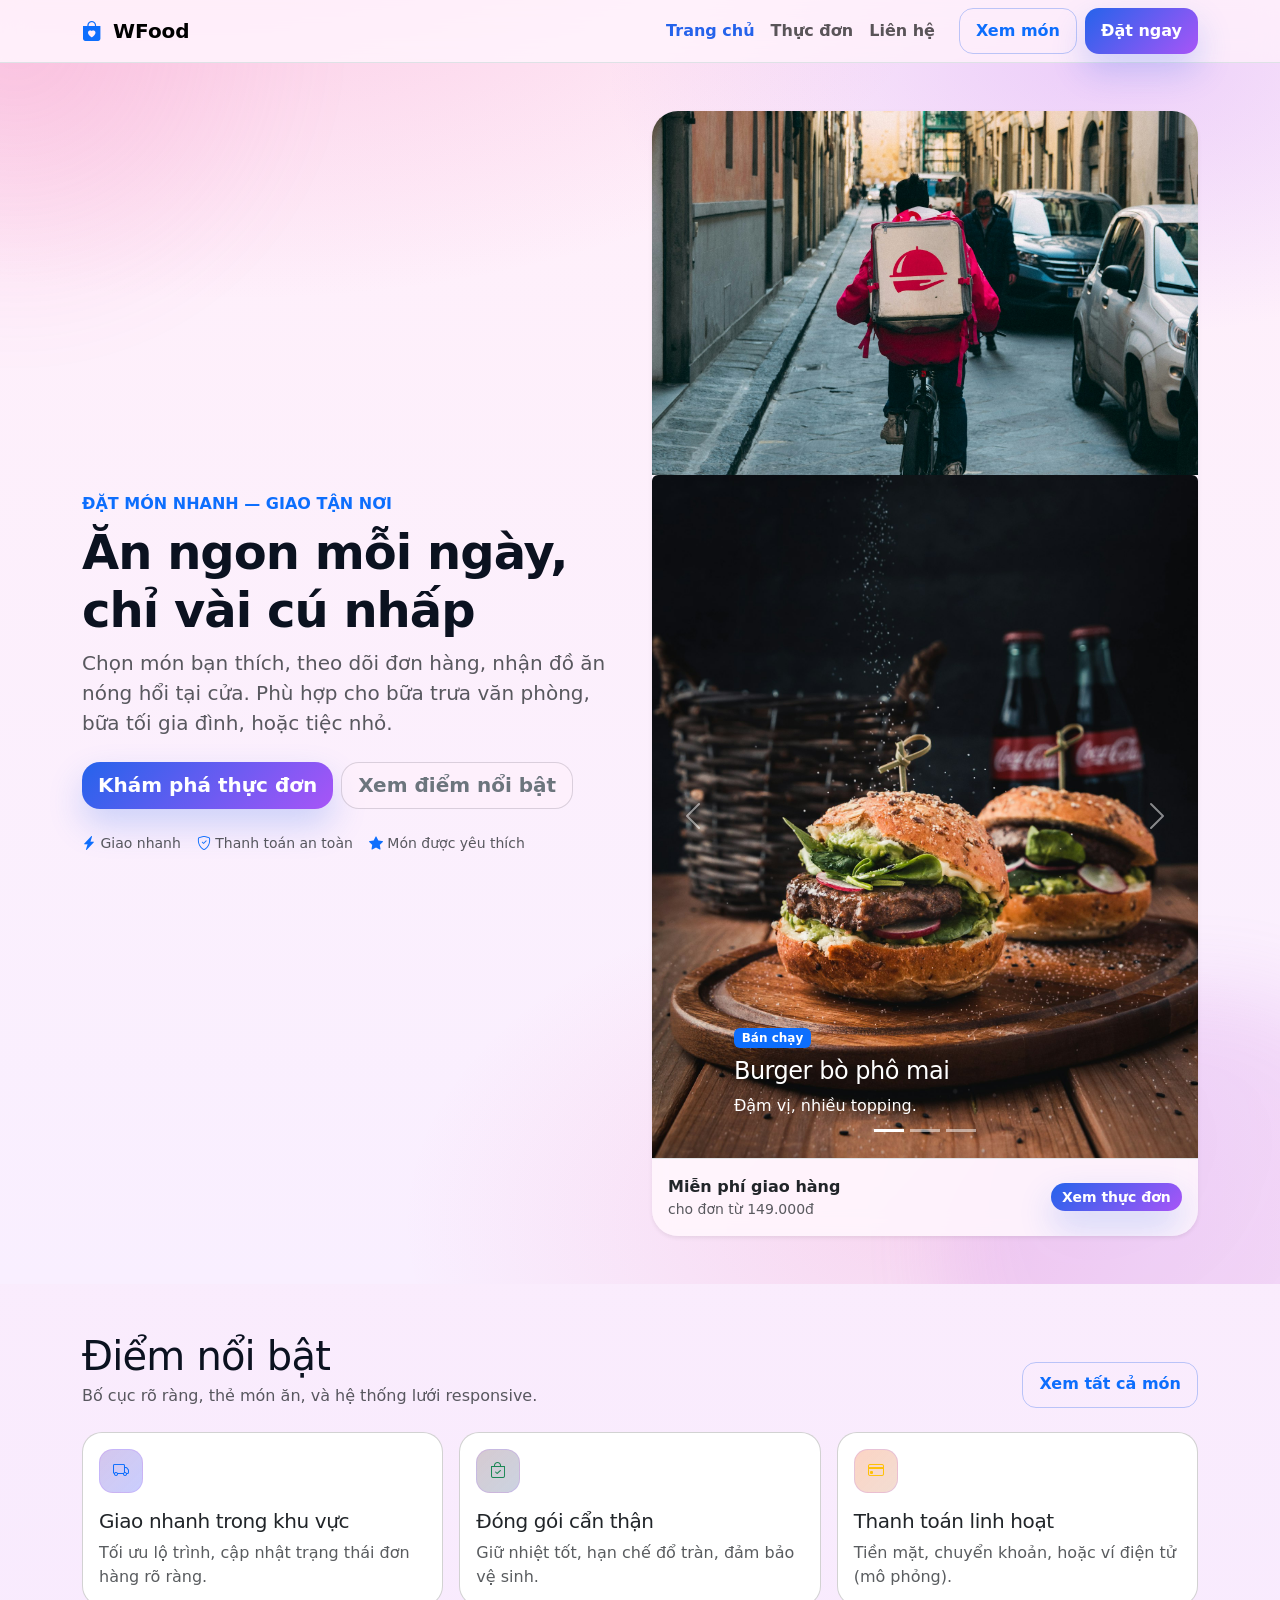
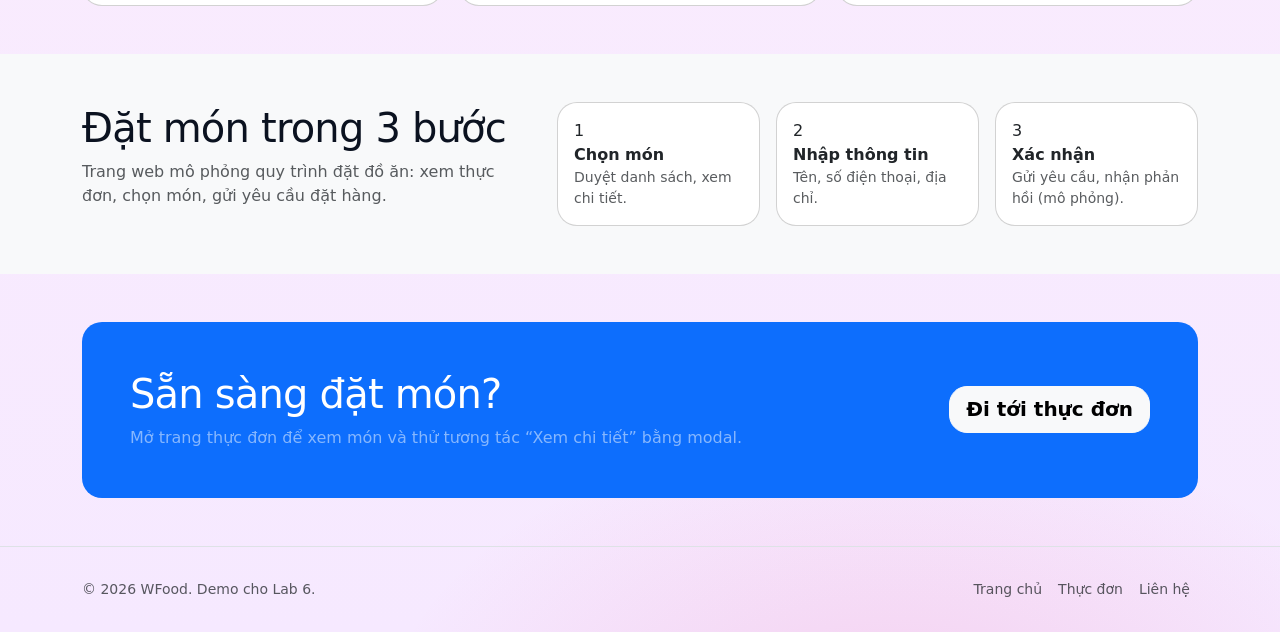
==== commit 5f35c0cc: "Add standalone Lab6 site" ====
--- a/index.html
+++ b/index.html
@@ -3,544 +3,237 @@
 <head>
   <meta charset="utf-8" />
   <meta name="viewport" content="width=device-width, initial-scale=1" />
-  <title>PetCare T — Chăm sóc thú cưng tận tâm</title>
-  <meta name="description" content="PetCare T cung cấp dịch vụ chăm sóc thú cưng: tắm - cắt tỉa - spa - khám định kỳ - khách sạn, phù hợp cho nhiều loài (chó, mèo, thú nhỏ như hamster...)." />
-
-  <!-- Bootstrap CSS -->
+  <title>WFood — Đặt đồ ăn nhanh</title>
+  <meta name="description" content="WFood — Đặt món nhanh, giao tận nơi." />
+
   <link href="https://cdn.jsdelivr.net/npm/bootstrap@5.3.3/dist/css/bootstrap.min.css" rel="stylesheet" integrity="sha384-QWTKZyjpPEjISv5WaRU9OFeRpok6YctnYmDr5pNlyT2bRjXh0JMhjY6hW+ALEwIH" crossorigin="anonymous">
-  <!-- Bootstrap Icons -->
-  <link rel="stylesheet" href="https://cdn.jsdelivr.net/npm/bootstrap-icons@1.11.3/font/bootstrap-icons.min.css">
-
-  <link rel="preconnect" href="https://fonts.googleapis.com">
-  <link rel="preconnect" href="https://fonts.gstatic.com" crossorigin>
-  <link href="https://fonts.googleapis.com/css2?family=Plus+Jakarta+Sans:wght@400;500;600;700&display=swap" rel="stylesheet">
-
-  <link rel="stylesheet" href="assets/css/styles.css" />
+  <link href="https://cdn.jsdelivr.net/npm/bootstrap-icons@1.11.3/font/bootstrap-icons.min.css" rel="stylesheet">
+  <link href="assets/css/styles.css" rel="stylesheet" />
 </head>
-<body id="top">
-  <!-- Top notice -->
-  <div class="topbar py-2 border-bottom">
-    <div class="container d-flex flex-wrap gap-2 align-items-center justify-content-between">
-      <div class="d-flex align-items-center gap-2 small">
-        <span class="badge text-bg-success-subtle text-success-emphasis border border-success-subtle">Mở cửa</span>
-        <span class="text-secondary">8:00–20:00 (T2–CN)</span>
-      </div>
-      <div class="d-flex align-items-center gap-3 small">
-        <a class="link-secondary text-decoration-none" href="tel:+84000000000"><i class="bi bi-telephone"></i> +84 000 000 000</a>
-        <a class="link-secondary text-decoration-none" href="mailto:hello@petcare.local"><i class="bi bi-envelope"></i> hello@petcare.local</a>
-      </div>
-    </div>
-  </div>
-
-  <!-- Navbar -->
-  <nav class="navbar navbar-expand-lg bg-body sticky-top border-bottom">
+<body>
+  <a class="visually-hidden-focusable" href="#main">Bỏ qua nội dung điều hướng</a>
+
+  <nav class="navbar navbar-expand-lg bg-white border-bottom sticky-top">
     <div class="container">
-      <a class="navbar-brand d-flex align-items-center gap-2" href="index.html">
-        <span class="brand-mark" aria-hidden="true">
-          <i class="bi bi-heart-pulse-fill"></i>
-        </span>
-        <span class="fw-bold">PetCare T</span>
+      <a class="navbar-brand fw-semibold" href="index.html">
+        <i class="bi bi-bag-heart-fill text-primary me-1" aria-hidden="true"></i>
+        WFood
       </a>
-
-      <button class="navbar-toggler" type="button" data-bs-toggle="collapse" data-bs-target="#nav" aria-controls="nav" aria-expanded="false" aria-label="Mở menu">
+      <button class="navbar-toggler" type="button" data-bs-toggle="collapse" data-bs-target="#mainNav" aria-controls="mainNav" aria-expanded="false" aria-label="Mở menu">
         <span class="navbar-toggler-icon"></span>
       </button>
 
-      <div class="collapse navbar-collapse" id="nav">
-        <ul class="navbar-nav ms-auto align-items-lg-center gap-lg-2">
-          <li class="nav-item"><a class="nav-link active" href="index.html">Trang chủ</a></li>
-          <li class="nav-item"><a class="nav-link" href="services.html">Dịch vụ</a></li>
-          <li class="nav-item"><a class="nav-link" href="about.html">Về chúng tôi</a></li>
+      <div class="collapse navbar-collapse" id="mainNav">
+        <ul class="navbar-nav ms-auto mb-2 mb-lg-0">
+          <li class="nav-item"><a class="nav-link active" aria-current="page" href="index.html">Trang chủ</a></li>
+          <li class="nav-item"><a class="nav-link" href="menu.html">Thực đơn</a></li>
           <li class="nav-item"><a class="nav-link" href="contact.html">Liên hệ</a></li>
         </ul>
-        <div class="d-flex gap-2 ms-lg-3 mt-3 mt-lg-0">
-          <a class="btn btn-outline-secondary" href="cart.html"><i class="bi bi-bag"></i> Giỏ hàng <span class="cart-badge d-none" data-cart-count>0</span></a>
-          <a class="btn btn-outline-primary" href="#pricing"><i class="bi bi-tag"></i> Bảng giá</a>
-          <a class="btn btn-primary" href="#booking"><i class="bi bi-calendar2-check"></i> Đặt lịch</a>
+        <div class="d-flex ms-lg-3 gap-2">
+          <a class="btn btn-outline-primary" href="menu.html">Xem món</a>
+          <a class="btn btn-primary" href="contact.html">Đặt ngay</a>
         </div>
       </div>
     </div>
   </nav>
 
-  <!-- Hero (Mobirise-like block) -->
-  <header class="block hero">
+  <main id="main">
+    <header class="py-5 hero">
+      <div class="container">
+        <div class="row align-items-center g-4">
+          <div class="col-12 col-lg-6">
+            <p class="text-uppercase text-primary fw-semibold mb-2">Đặt món nhanh — giao tận nơi</p>
+            <h1 class="display-5 fw-bold">Ăn ngon mỗi ngày, chỉ vài cú nhấp</h1>
+            <p class="lead text-body-secondary mb-4">Chọn món bạn thích, theo dõi đơn hàng, nhận đồ ăn nóng hổi tại cửa. Phù hợp cho bữa trưa văn phòng, bữa tối gia đình, hoặc tiệc nhỏ.</p>
+            <div class="d-flex flex-wrap gap-2">
+              <a class="btn btn-primary btn-lg" href="menu.html">Khám phá thực đơn</a>
+              <a class="btn btn-outline-secondary btn-lg" href="#features">Xem điểm nổi bật</a>
+            </div>
+            <div class="d-flex flex-wrap gap-3 mt-4 text-body-secondary small">
+              <span><i class="bi bi-lightning-charge-fill text-primary" aria-hidden="true"></i> Giao nhanh</span>
+              <span><i class="bi bi-shield-check text-primary" aria-hidden="true"></i> Thanh toán an toàn</span>
+              <span><i class="bi bi-star-fill text-primary" aria-hidden="true"></i> Món được yêu thích</span>
+            </div>
+          </div>
+          <div class="col-12 col-lg-6">
+            <div class="card shadow-sm border-0 hero-card">
+              <div class="card-body p-0">
+                <div class="hero-illustration">
+                  <img class="img-fluid" src="assets/img/photos/hero.jpg" alt="Minh hoạ đặt đồ ăn" loading="lazy" />
+                </div>
+                <div id="featuredCarousel" class="carousel slide" data-bs-ride="carousel" aria-label="Món nổi bật">
+                  <div class="carousel-indicators">
+                    <button type="button" data-bs-target="#featuredCarousel" data-bs-slide-to="0" class="active" aria-current="true" aria-label="Slide 1"></button>
+                    <button type="button" data-bs-target="#featuredCarousel" data-bs-slide-to="1" aria-label="Slide 2"></button>
+                    <button type="button" data-bs-target="#featuredCarousel" data-bs-slide-to="2" aria-label="Slide 3"></button>
+                  </div>
+                  <div class="carousel-inner rounded-top">
+                    <div class="carousel-item active">
+                      <img class="d-block w-100" src="assets/img/photos/burger.jpg" alt="Burger bò phô mai" loading="lazy" />
+                      <div class="carousel-caption text-start">
+                        <span class="badge text-bg-primary">Bán chạy</span>
+                        <h2 class="h4 mt-2">Burger bò phô mai</h2>
+                        <p class="mb-0">Đậm vị, nhiều topping.</p>
+                      </div>
+                    </div>
+                    <div class="carousel-item">
+                      <img class="d-block w-100" src="assets/img/photos/chicken.jpg" alt="Gà rán giòn" loading="lazy" />
+                      <div class="carousel-caption text-start">
+                        <span class="badge text-bg-success">Mới</span>
+                        <h2 class="h4 mt-2">Gà rán giòn</h2>
+                        <p class="mb-0">Giòn rụm, sốt cay nhẹ.</p>
+                      </div>
+                    </div>
+                    <div class="carousel-item">
+                      <img class="d-block w-100" src="assets/img/photos/milktea.jpg" alt="Trà sữa trân châu" loading="lazy" />
+                      <div class="carousel-caption text-start">
+                        <span class="badge text-bg-warning">Ưu đãi</span>
+                        <h2 class="h4 mt-2">Trà sữa trân châu</h2>
+                        <p class="mb-0">Ngọt vừa, thơm béo.</p>
+                      </div>
+                    </div>
+                  </div>
+                  <button class="carousel-control-prev" type="button" data-bs-target="#featuredCarousel" data-bs-slide="prev" aria-label="Slide trước">
+                    <span class="carousel-control-prev-icon" aria-hidden="true"></span>
+                  </button>
+                  <button class="carousel-control-next" type="button" data-bs-target="#featuredCarousel" data-bs-slide="next" aria-label="Slide sau">
+                    <span class="carousel-control-next-icon" aria-hidden="true"></span>
+                  </button>
+                </div>
+                <div class="p-3 border-top">
+                  <div class="d-flex align-items-center justify-content-between gap-3">
+                    <div>
+                      <div class="fw-semibold">Miễn phí giao hàng</div>
+                      <div class="text-body-secondary small">cho đơn từ 149.000đ</div>
+                    </div>
+                    <a class="btn btn-sm btn-primary" href="menu.html">Xem thực đơn</a>
+                  </div>
+                </div>
+              </div>
+            </div>
+
+          </div>
+        </div>
+      </div>
+    </header>
+
+    <section id="features" class="py-5">
+      <div class="container">
+        <div class="d-flex align-items-end justify-content-between flex-wrap gap-3 mb-4">
+          <div>
+            <h2 class="h1 mb-1">Điểm nổi bật</h2>
+            <p class="text-body-secondary mb-0">Bố cục rõ ràng, thẻ món ăn, và hệ thống lưới responsive.</p>
+          </div>
+          <a class="btn btn-outline-primary" href="menu.html">Xem tất cả món</a>
+        </div>
+
+        <div class="row g-3">
+          <div class="col-12 col-md-6 col-lg-4">
+            <div class="card h-100">
+              <div class="card-body">
+                <div class="feature-icon bg-primary-subtle text-primary"><i class="bi bi-truck" aria-hidden="true"></i></div>
+                <h3 class="h5 mt-3">Giao nhanh trong khu vực</h3>
+                <p class="text-body-secondary mb-0">Tối ưu lộ trình, cập nhật trạng thái đơn hàng rõ ràng.</p>
+              </div>
+            </div>
+          </div>
+          <div class="col-12 col-md-6 col-lg-4">
+            <div class="card h-100">
+              <div class="card-body">
+                <div class="feature-icon bg-success-subtle text-success"><i class="bi bi-bag-check" aria-hidden="true"></i></div>
+                <h3 class="h5 mt-3">Đóng gói cẩn thận</h3>
+                <p class="text-body-secondary mb-0">Giữ nhiệt tốt, hạn chế đổ tràn, đảm bảo vệ sinh.</p>
+              </div>
+            </div>
+          </div>
+          <div class="col-12 col-md-6 col-lg-4">
+            <div class="card h-100">
+              <div class="card-body">
+                <div class="feature-icon bg-warning-subtle text-warning"><i class="bi bi-credit-card" aria-hidden="true"></i></div>
+                <h3 class="h5 mt-3">Thanh toán linh hoạt</h3>
+                <p class="text-body-secondary mb-0">Tiền mặt, chuyển khoản, hoặc ví điện tử (mô phỏng).</p>
+              </div>
+            </div>
+          </div>
+        </div>
+      </div>
+    </section>
+
+    <section class="py-5 bg-body-tertiary">
+      <div class="container">
+        <div class="row g-4 align-items-center">
+          <div class="col-12 col-lg-5">
+            <h2 class="h1">Đặt món trong 3 bước</h2>
+            <p class="text-body-secondary">Trang web mô phỏng quy trình đặt đồ ăn: xem thực đơn, chọn món, gửi yêu cầu đặt hàng.</p>
+          </div>
+          <div class="col-12 col-lg-7">
+            <div class="row g-3">
+              <div class="col-12 col-md-4">
+                <div class="card h-100">
+                  <div class="card-body">
+                    <div class="step-number">1</div>
+                    <div class="fw-semibold">Chọn món</div>
+                    <div class="text-body-secondary small">Duyệt danh sách, xem chi tiết.</div>
+                  </div>
+                </div>
+              </div>
+              <div class="col-12 col-md-4">
+                <div class="card h-100">
+                  <div class="card-body">
+                    <div class="step-number">2</div>
+                    <div class="fw-semibold">Nhập thông tin</div>
+                    <div class="text-body-secondary small">Tên, số điện thoại, địa chỉ.</div>
+                  </div>
+                </div>
+              </div>
+              <div class="col-12 col-md-4">
+                <div class="card h-100">
+                  <div class="card-body">
+                    <div class="step-number">3</div>
+                    <div class="fw-semibold">Xác nhận</div>
+                    <div class="text-body-secondary small">Gửi yêu cầu, nhận phản hồi (mô phỏng).</div>
+                  </div>
+                </div>
+              </div>
+            </div>
+          </div>
+        </div>
+      </div>
+    </section>
+
+    <section class="py-5">
+      <div class="container">
+        <div class="card border-0 bg-primary text-white overflow-hidden">
+          <div class="card-body p-4 p-lg-5">
+            <div class="row align-items-center g-3">
+              <div class="col-12 col-lg-8">
+                <h2 class="h1 mb-2">Sẵn sàng đặt món?</h2>
+                <p class="mb-0 text-white-50">Mở trang thực đơn để xem món và thử tương tác “Xem chi tiết” bằng modal.</p>
+              </div>
+              <div class="col-12 col-lg-4 text-lg-end">
+                <a class="btn btn-light btn-lg" href="menu.html">Đi tới thực đơn</a>
+              </div>
+            </div>
+          </div>
+        </div>
+      </div>
+    </section>
+  </main>
+
+  <footer class="border-top py-4">
     <div class="container">
-      <div class="row align-items-center g-4">
-        <div class="col-lg-6">
-          <p class="eyebrow mb-2"><i class="bi bi-stars"></i> Pet grooming • Spa • Vet check</p>
-          <h1 class="display-5 fw-bold">Chăm sóc thú cưng <span class="text-gradient">đúng chuẩn</span>, dễ đặt lịch</h1>
-          <p class="lead text-secondary mt-3">Từ tắm gội, cắt tỉa, spa đến chăm sóc theo lịch. Phù hợp cho nhiều bé: chó, mèo và thú nhỏ (hamster, thỏ, chim…). Quy trình sạch sẽ — nhân viên yêu thú cưng — minh bạch chi phí.</p>
-
-          <div class="d-flex flex-wrap gap-2 mt-4">
-            <a class="btn btn-primary btn-lg" href="#booking"><i class="bi bi-calendar2-heart"></i> Đặt lịch ngay</a>
-            <a class="btn btn-outline-secondary btn-lg" href="services.html"><i class="bi bi-grid"></i> Xem dịch vụ</a>
-          </div>
-
-          <div class="d-flex flex-wrap gap-3 mt-4">
-            <div class="stat">
-              <div class="stat-value">4.9/5</div>
-              <div class="stat-label">Đánh giá khách hàng</div>
-            </div>
-            <div class="stat">
-              <div class="stat-value">1.2k+</div>
-              <div class="stat-label">Bé đã chăm sóc</div>
-            </div>
-            <div class="stat">
-              <div class="stat-value">24h</div>
-              <div class="stat-label">Hỗ trợ đặt lịch</div>
-            </div>
-          </div>
-        </div>
-
-        <div class="col-lg-6">
-          <div class="hero-card">
-            <div class="hero-media" role="img" aria-label="Ảnh minh hoạ thú cưng đang được chăm sóc"></div>
-            <div class="hero-card-body">
-              <div class="d-flex align-items-start justify-content-between gap-3">
-                <div>
-                  <div class="fw-semibold">Combo Spa Sạch Thơm</div>
-                  <div class="text-secondary small">Tắm + sấy + vệ sinh tai + cắt móng</div>
-                </div>
-                <div class="price-pill">Từ 199k</div>
-              </div>
-              <div class="d-flex flex-wrap gap-2 mt-3">
-                <span class="chip"><i class="bi bi-shield-check"></i> Quy trình an toàn</span>
-                <span class="chip"><i class="bi bi-droplet"></i> Sản phẩm dịu nhẹ</span>
-                <span class="chip"><i class="bi bi-heart"></i> Yêu thương</span>
-              </div>
-              <hr class="my-3" />
-              <div class="d-flex gap-2">
-                <a class="btn btn-sm btn-primary" href="#booking">Đặt lịch</a>
-                <a class="btn btn-sm btn-outline-secondary" href="#testimonials">Xem review</a>
-              </div>
-            </div>
-          </div>
-        </div>
-      </div>
-    </div>
-  </header>
-
-  <!-- Trust -->
-  <section class="block py-4">
-    <div class="container">
-      <div class="trustbar">
-        <div class="trust-item"><i class="bi bi-award"></i> Nhân viên được đào tạo</div>
-        <div class="trust-item"><i class="bi bi-bag-heart"></i> Dịch vụ minh bạch</div>
-        <div class="trust-item"><i class="bi bi-geo-alt"></i> Đón/trả theo yêu cầu</div>
-        <div class="trust-item"><i class="bi bi-chat-dots"></i> Tư vấn nhanh</div>
-      </div>
-    </div>
-  </section>
-
-  <!-- Services -->
-  <section class="block" id="services">
-    <div class="container">
-      <div class="section-head">
-        <h2 class="h1 fw-bold">Dịch vụ nổi bật</h2>
-        <p class="text-secondary">Chọn nhanh theo nhu cầu, có gợi ý theo giống và thể trạng.</p>
-      </div>
-
-      <div class="row g-3">
-        <div class="col-md-6 col-lg-3">
-          <div class="card card-soft h-100">
-            <div class="card-body">
-              <div class="icon-bubble bubble-blue"><i class="bi bi-droplet-half"></i></div>
-              <h3 class="h5 mt-3">Tắm & Sấy</h3>
-              <p class="text-secondary">Sạch sâu, thơm lâu, phù hợp da nhạy cảm.</p>
-              <a class="stretched-link" href="services.html#bath"> </a>
-            </div>
-          </div>
-        </div>
-        <div class="col-md-6 col-lg-3">
-          <div class="card card-soft h-100">
-            <div class="card-body">
-              <div class="icon-bubble bubble-purple"><i class="bi bi-scissors"></i></div>
-              <h3 class="h5 mt-3">Cắt tỉa</h3>
-              <p class="text-secondary">Tỉa theo form, vệ sinh, cắt móng gọn gàng.</p>
-              <a class="stretched-link" href="services.html#trim"> </a>
-            </div>
-          </div>
-        </div>
-        <div class="col-md-6 col-lg-3">
-          <div class="card card-soft h-100">
-            <div class="card-body">
-              <div class="icon-bubble bubble-green"><i class="bi bi-heart-pulse"></i></div>
-              <h3 class="h5 mt-3">Khám định kỳ</h3>
-              <p class="text-secondary">Sàng lọc sức khoẻ, tư vấn dinh dưỡng.</p>
-              <a class="stretched-link" href="services.html#vet"> </a>
-            </div>
-          </div>
-        </div>
-        <div class="col-md-6 col-lg-3">
-          <div class="card card-soft h-100">
-            <div class="card-body">
-              <div class="icon-bubble bubble-orange"><i class="bi bi-house-heart"></i></div>
-              <h3 class="h5 mt-3">Khách sạn</h3>
-              <p class="text-secondary">Phòng sạch, camera, cho ăn theo lịch.</p>
-              <a class="stretched-link" href="services.html#hotel"> </a>
-            </div>
-          </div>
-        </div>
-      </div>
-
-      <div class="mt-4 d-flex flex-wrap gap-2">
-        <a class="btn btn-outline-secondary" href="services.html"><i class="bi bi-arrow-right"></i> Xem tất cả dịch vụ</a>
-        <a class="btn btn-link" href="#booking">Cần tư vấn combo? Đặt lịch hẹn <i class="bi bi-chevron-right"></i></a>
-      </div>
-    </div>
-  </section>
-
-  <!-- Why -->
-  <section class="block" id="why">
-    <div class="container">
-      <div class="row g-4 align-items-center">
-        <div class="col-lg-6">
-          <div class="media-panel" role="img" aria-label="Không gian chăm sóc thú cưng"></div>
-        </div>
-        <div class="col-lg-6">
-          <div class="section-head">
-            <h2 class="h1 fw-bold">Vì sao chọn PetCare T?</h2>
-            <p class="text-secondary">Trải nghiệm gọn gàng, chuyên nghiệp, ưu tiên sự thoải mái của bé.</p>
-          </div>
-
-          <div class="d-grid gap-3">
-            <div class="feature">
-              <div class="feature-icon"><i class="bi bi-shield-check"></i></div>
-              <div>
-                <div class="fw-semibold">Quy trình chuẩn & vệ sinh</div>
-                <div class="text-secondary">Dụng cụ khử khuẩn, khu tắm riêng, sấy an toàn.</div>
-              </div>
-            </div>
-            <div class="feature">
-              <div class="feature-icon"><i class="bi bi-people"></i></div>
-              <div>
-                <div class="fw-semibold">Nhân viên yêu thú cưng</div>
-                <div class="text-secondary">Theo dõi biểu hiện, xử lý nhẹ nhàng, không ép buộc.</div>
-              </div>
-            </div>
-            <div class="feature">
-              <div class="feature-icon"><i class="bi bi-receipt"></i></div>
-              <div>
-                <div class="fw-semibold">Minh bạch chi phí</div>
-                <div class="text-secondary">Báo giá trước khi làm, tư vấn combo tiết kiệm.</div>
-              </div>
-            </div>
-          </div>
-
-          <div class="mt-4">
-            <a class="btn btn-primary" href="about.html"><i class="bi bi-info-circle"></i> Tìm hiểu thêm</a>
-          </div>
-        </div>
-      </div>
-    </div>
-  </section>
-
-  <!-- Pricing -->
-  <section class="block" id="pricing">
-    <div class="container">
-      <div class="section-head">
-        <h2 class="h1 fw-bold">Bảng giá gợi ý</h2>
-        <p class="text-secondary">Giá có thể thay đổi theo cân nặng, độ dày lông và tình trạng da. Luôn báo trước khi thực hiện.</p>
-      </div>
-
-      <div class="row g-3">
-        <div class="col-lg-4">
-          <div class="card card-soft h-100">
-            <div class="card-body">
-              <div class="d-flex align-items-center justify-content-between">
-                <h3 class="h5 mb-0">Basic</h3>
-                <span class="badge text-bg-secondary-subtle text-secondary-emphasis border">Phổ biến</span>
-              </div>
-              <div class="price mt-3">199k<span class="price-unit">/lượt</span></div>
-              <ul class="list-check mt-3">
-                <li>Tắm + sấy</li>
-                <li>Vệ sinh tai</li>
-                <li>Cắt móng</li>
-                <li>Nước hoa dịu nhẹ</li>
-              </ul>
-              <a class="btn btn-outline-primary w-100 mt-3" href="#booking">Đặt Basic</a>
-            </div>
-          </div>
-        </div>
-        <div class="col-lg-4">
-          <div class="card card-emphasis h-100">
-            <div class="card-body">
-              <div class="d-flex align-items-center justify-content-between">
-                <h3 class="h5 mb-0">Care+</h3>
-                <span class="badge text-bg-primary">Khuyên dùng</span>
-              </div>
-              <div class="price mt-3">329k<span class="price-unit">/lượt</span></div>
-              <ul class="list-check mt-3">
-                <li>Tắm + sấy + vệ sinh</li>
-                <li>Cắt tỉa gọn gàng</li>
-                <li>Xịt dưỡng lông</li>
-                <li>Tư vấn dinh dưỡng</li>
-              </ul>
-              <a class="btn btn-light w-100 mt-3" href="#booking">Đặt Care+</a>
-              <p class="small opacity-75 mt-2 mb-0">Tặng 1 ảnh check-in cho bé</p>
-            </div>
-          </div>
-        </div>
-        <div class="col-lg-4">
-          <div class="card card-soft h-100">
-            <div class="card-body">
-              <div class="d-flex align-items-center justify-content-between">
-                <h3 class="h5 mb-0">Premium Spa</h3>
-                <span class="badge text-bg-warning-subtle text-warning-emphasis border">Spa</span>
-              </div>
-              <div class="price mt-3">499k<span class="price-unit">/lượt</span></div>
-              <ul class="list-check mt-3">
-                <li>Gói Care+</li>
-                <li>Tẩy tế bào chết</li>
-                <li>Dưỡng da & khử mùi</li>
-                <li>Ưu tiên khung giờ</li>
-              </ul>
-              <a class="btn btn-outline-primary w-100 mt-3" href="#booking">Đặt Premium</a>
-            </div>
-          </div>
-        </div>
-      </div>
-
-      <div class="note mt-4">
-        <i class="bi bi-shield-check"></i>
-        <div>
-          <div class="fw-semibold">Cam kết</div>
-          <div class="text-secondary">Nếu bé căng thẳng, chúng mình sẽ dừng và trao đổi ngay với bạn.</div>
-        </div>
-      </div>
-    </div>
-  </section>
-
-  <!-- Testimonials -->
-  <section class="block" id="testimonials">
-    <div class="container">
-      <div class="section-head">
-        <h2 class="h1 fw-bold">Khách hàng nói gì?</h2>
-        <p class="text-secondary">Một vài phản hồi (demo). Bạn có thể thay bằng review thật của cửa hàng.</p>
-      </div>
-
-      <div class="row g-3">
-        <div class="col-md-6 col-lg-4">
-          <div class="card card-soft h-100">
-            <div class="card-body">
-              <div class="d-flex align-items-center justify-content-between">
-                <div class="fw-semibold">Chị Linh</div>
-                <div class="rating" aria-label="5 sao">
-                  <i class="bi bi-star-fill"></i><i class="bi bi-star-fill"></i><i class="bi bi-star-fill"></i><i class="bi bi-star-fill"></i><i class="bi bi-star-fill"></i>
-                </div>
-              </div>
-              <p class="text-secondary mt-2 mb-0">"Bé nhà mình nhát, nhưng các bạn làm rất nhẹ nhàng. Lông thơm mượt, form cắt đẹp."</p>
-            </div>
-          </div>
-        </div>
-        <div class="col-md-6 col-lg-4">
-          <div class="card card-soft h-100">
-            <div class="card-body">
-              <div class="d-flex align-items-center justify-content-between">
-                <div class="fw-semibold">Anh Huy</div>
-                <div class="rating" aria-label="5 sao">
-                  <i class="bi bi-star-fill"></i><i class="bi bi-star-fill"></i><i class="bi bi-star-fill"></i><i class="bi bi-star-fill"></i><i class="bi bi-star-fill"></i>
-                </div>
-              </div>
-              <p class="text-secondary mt-2 mb-0">"Đặt lịch nhanh, đến là làm luôn. Có báo giá rõ ràng nên rất yên tâm."</p>
-            </div>
-          </div>
-        </div>
-        <div class="col-md-6 col-lg-4">
-          <div class="card card-soft h-100">
-            <div class="card-body">
-              <div class="d-flex align-items-center justify-content-between">
-                <div class="fw-semibold">Bạn Trân</div>
-                <div class="rating" aria-label="4.5 sao">
-                  <i class="bi bi-star-fill"></i><i class="bi bi-star-fill"></i><i class="bi bi-star-fill"></i><i class="bi bi-star-fill"></i><i class="bi bi-star-half"></i>
-                </div>
-              </div>
-              <p class="text-secondary mt-2 mb-0">"Không gian sạch và dễ thương. Mình thích mục combo, chọn rất tiện."</p>
-            </div>
-          </div>
-        </div>
-      </div>
-    </div>
-  </section>
-
-  <!-- Booking -->
-  <section class="block" id="booking">
-    <div class="container">
-      <div class="row g-4 align-items-start">
-        <div class="col-lg-5">
-          <div class="section-head">
-            <h2 class="h1 fw-bold">Đặt lịch nhanh</h2>
-            <p class="text-secondary">Form demo (không gửi server). Có thể kết nối Google Form / EmailJS sau.</p>
-          </div>
-
-          <div class="callout">
-            <div class="callout-icon"><i class="bi bi-lightning-charge"></i></div>
-            <div>
-              <div class="fw-semibold">Mẹo</div>
-              <div class="text-secondary">Ghi giống/cân nặng để được báo giá sát nhất.</div>
-            </div>
-          </div>
-        </div>
-
-        <div class="col-lg-7">
-          <div class="card card-soft">
-            <div class="card-body">
-              <form class="needs-validation" novalidate id="bookingForm">
-                <div class="row g-3">
-                  <div class="col-md-6">
-                    <label class="form-label" for="fullName">Họ tên</label>
-                    <input class="form-control" id="fullName" name="fullName" autocomplete="name" required />
-                    <div class="invalid-feedback">Vui lòng nhập họ tên.</div>
-                  </div>
-                  <div class="col-md-6">
-                    <label class="form-label" for="phone">Số điện thoại</label>
-                    <input class="form-control" id="phone" name="phone" inputmode="tel" autocomplete="tel" required />
-                    <div class="invalid-feedback">Vui lòng nhập số điện thoại.</div>
-                  </div>
-                  <div class="col-md-6">
-                    <label class="form-label" for="petType">Thú cưng</label>
-                    <select class="form-select" id="petType" name="petType" required>
-                      <option value="" selected disabled>Chọn...</option>
-                      <option>Chó</option>
-                      <option>Mèo</option>
-                      <option>Hamster</option>
-                      <option>Thỏ</option>
-                      <option>Chim</option>
-                      <option>Cá</option>
-                      <option>Rái cá (thú cưng đặc biệt)</option>
-                      <option>Khác</option>
-                      <option>Khác</option>
-                    </select>
-                    <div class="invalid-feedback">Vui lòng chọn loại thú cưng.</div>
-                  </div>
-                  <div class="col-md-6">
-                    <label class="form-label" for="service">Dịch vụ</label>
-                    <select class="form-select" id="service" name="service" required>
-                      <option value="" selected disabled>Chọn...</option>
-                      <option>Basic</option>
-                      <option>Care+</option>
-                      <option>Premium Spa</option>
-                      <option>Khách sạn</option>
-                    </select>
-                    <div class="invalid-feedback">Vui lòng chọn dịch vụ.</div>
-                  </div>
-                  <div class="col-md-6">
-                    <label class="form-label" for="date">Ngày</label>
-                    <input type="date" class="form-control" id="date" name="date" required />
-                    <div class="invalid-feedback">Vui lòng chọn ngày.</div>
-                  </div>
-                  <div class="col-md-6">
-                    <label class="form-label" for="time">Giờ</label>
-                    <input type="time" class="form-control" id="time" name="time" required />
-                    <div class="invalid-feedback">Vui lòng chọn giờ.</div>
-                  </div>
-                  <div class="col-12">
-                    <label class="form-label" for="note">Ghi chú</label>
-                    <textarea class="form-control" id="note" name="note" rows="3" placeholder="Giống/cân nặng/tình trạng da lông..."></textarea>
-                  </div>
-                </div>
-
-                <div class="d-flex flex-wrap gap-2 mt-3">
-                  <button class="btn btn-primary" type="submit"><i class="bi bi-send"></i> Gửi yêu cầu</button>
-                  <button class="btn btn-outline-secondary" type="reset">Làm mới</button>
-                </div>
-
-                <div class="alert alert-success mt-3 d-none" role="status" id="bookingSuccess">
-                  Đã nhận yêu cầu (demo). Bạn có thể thay bằng gửi về server/Google Form.
-                </div>
-              </form>
-            </div>
-          </div>
-        </div>
-
-      </div>
-    </div>
-  </section>
-
-  <!-- FAQ -->
-  <section class="block" id="faq">
-    <div class="container">
-      <div class="section-head">
-        <h2 class="h1 fw-bold">Câu hỏi thường gặp</h2>
-        <p class="text-secondary">Một vài câu hỏi giúp bạn yên tâm trước khi đưa bé đến.</p>
-      </div>
-
-      <div class="accordion" id="faqAcc">
-        <div class="accordion-item">
-          <h3 class="accordion-header">
-            <button class="accordion-button" type="button" data-bs-toggle="collapse" data-bs-target="#q1" aria-expanded="true" aria-controls="q1">Bé nhát/khó hợp tác thì sao?</button>
-          </h3>
-          <div id="q1" class="accordion-collapse collapse show" data-bs-parent="#faqAcc">
-            <div class="accordion-body text-secondary">Chúng mình ưu tiên an toàn: làm chậm, nghỉ giữa chừng, hoặc dừng nếu bé căng thẳng. Luôn gọi bạn để thống nhất.</div>
-          </div>
-        </div>
-        <div class="accordion-item">
-          <h3 class="accordion-header">
-            <button class="accordion-button collapsed" type="button" data-bs-toggle="collapse" data-bs-target="#q2" aria-expanded="false" aria-controls="q2">Có cần đặt lịch trước không?</button>
-          </h3>
-          <div id="q2" class="accordion-collapse collapse" data-bs-parent="#faqAcc">
-            <div class="accordion-body text-secondary">Nên đặt lịch để được ưu tiên khung giờ. Bạn có thể gọi trực tiếp hoặc dùng form đặt lịch.</div>
-          </div>
-        </div>
-        <div class="accordion-item">
-          <h3 class="accordion-header">
-            <button class="accordion-button collapsed" type="button" data-bs-toggle="collapse" data-bs-target="#q3" aria-expanded="false" aria-controls="q3">Có đón/trả tận nơi không?</button>
-          </h3>
-          <div id="q3" class="accordion-collapse collapse" data-bs-parent="#faqAcc">
-            <div class="accordion-body text-secondary">Có (tuỳ khu vực). Phí sẽ được báo trước theo khoảng cách.</div>
-          </div>
-        </div>
-      </div>
-    </div>
-  </section>
-
-  <!-- Footer -->
-  <footer class="footer">
-    <div class="container">
-      <div class="row g-4">
-        <div class="col-lg-5">
-          <div class="d-flex align-items-center gap-2">
-            <span class="brand-mark" aria-hidden="true"><i class="bi bi-heart-pulse-fill"></i></span>
-            <span class="fw-bold">PetCare T</span>
-          </div>
-          <p class="text-secondary mt-2 mb-3">Thiết kế theo phong cách template dạng block (gần giống Mobirise), dễ chỉnh sửa và mở rộng.</p>
-          <div class="d-flex flex-wrap gap-2">
-            <a class="btn btn-sm btn-outline-secondary" href="https://facebook.com" target="_blank" rel="noreferrer"><i class="bi bi-facebook"></i> Facebook</a>
-            <a class="btn btn-sm btn-outline-secondary" href="https://instagram.com" target="_blank" rel="noreferrer"><i class="bi bi-instagram"></i> Instagram</a>
-            <a class="btn btn-sm btn-outline-secondary" href="https://tiktok.com" target="_blank" rel="noreferrer"><i class="bi bi-tiktok"></i> TikTok</a>
-          </div>
-        </div>
-
-        <div class="col-6 col-lg-3">
-          <div class="fw-semibold">Liên kết</div>
-          <ul class="list-unstyled mt-2 mb-0">
-            <li><a class="link-secondary text-decoration-none" href="services.html">Dịch vụ</a></li>
-            <li><a class="link-secondary text-decoration-none" href="about.html">Về chúng tôi</a></li>
-            <li><a class="link-secondary text-decoration-none" href="contact.html">Liên hệ</a></li>
-            <li><a class="link-secondary text-decoration-none" href="#faq">FAQ</a></li>
-          </ul>
-        </div>
-
-        <div class="col-6 col-lg-4">
-          <div class="fw-semibold">Địa chỉ</div>
-          <div class="text-secondary mt-2">123 Đường Pet, Quận X, TP.HCM</div>
-          <div class="text-secondary">Hotline: <a class="link-secondary" href="tel:+84000000000">+84 000 000 000</a></div>
-          <div class="text-secondary">Email: <a class="link-secondary" href="mailto:hello@petcare.local">hello@petcare.local</a></div>
-        </div>
-      </div>
-
-      <hr class="my-4" />
-      <div class="d-flex flex-wrap gap-2 justify-content-between align-items-center">
-        <div class="small text-secondary">© <span id="year"></span> PetCare T. Demo website.</div>
-        <a class="small link-secondary text-decoration-none" href="#top" id="backToTop"><i class="bi bi-arrow-up"></i> Lên đầu trang</a>
+      <div class="d-flex flex-column flex-md-row align-items-md-center justify-content-between gap-2">
+        <div class="text-body-secondary small">© <span id="year"></span> WFood. Demo cho Lab 6.</div>
+        <ul class="nav small">
+          <li class="nav-item"><a class="nav-link px-2 text-body-secondary" href="index.html">Trang chủ</a></li>
+          <li class="nav-item"><a class="nav-link px-2 text-body-secondary" href="menu.html">Thực đơn</a></li>
+          <li class="nav-item"><a class="nav-link px-2 text-body-secondary" href="contact.html">Liên hệ</a></li>
+        </ul>
       </div>
     </div>
   </footer>
 
-  <!-- Bootstrap JS -->
   <script src="https://cdn.jsdelivr.net/npm/bootstrap@5.3.3/dist/js/bootstrap.bundle.min.js" integrity="sha384-YvpcrYf0tY3lHB60NNkmXc5s9fDVZLESaAA55NDzOxhy9GkcIdslK1eN7N6jIeHz" crossorigin="anonymous"></script>
-  <script src="assets/js/data.js"></script>
-  <script src="assets/js/shop.js"></script>
   <script src="assets/js/main.js"></script>
 </body>
 </html>
